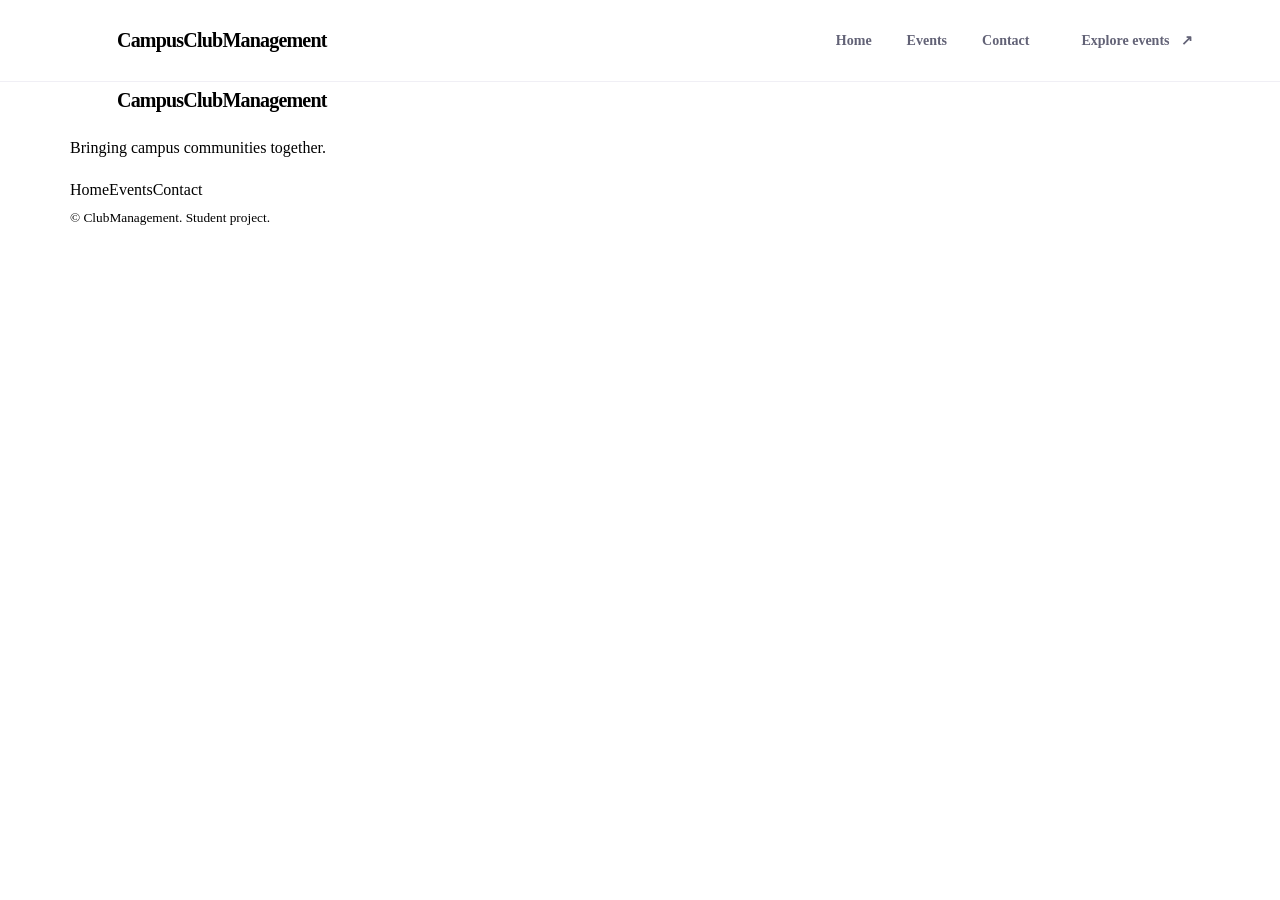
==== index.html @ a23245b9 "base home page" ====
<!doctype html>
<html lang="en">
  <head>
    <meta charset="UTF-8" />
    <meta name="viewport" content="width=device-width, initial-scale=1.0" />
    <title>ClubManagement | Home</title>
    <link rel="preconnect" href="https://fonts.googleapis.com" />
    <link rel="preconnect" href="https://fonts.gstatic.com" crossorigin />
    <link
      href="https://fonts.googleapis.com/css2?family=DM+Sans:wght@400;500;600;700&family=Manrope:wght@400;500;600;700;800&display=swap"
      rel="stylesheet"
    />
    <link rel="stylesheet" href="css/styles.css" />
    <script src="js/main.js" defer></script>
  </head>
  <body>
    <header class="site-header">
      <nav class="nav container" aria-label="Main navigation">
        <a class="brand" href="index.html"
          ><span class="brand-mark">C</span
          ><span
            >Campus<span class="brand-accent">Club</span>Management</span
          ></a
        >
        <div class="nav-links">
          <a class="active" href="index.html">Home</a
          ><a href="events.html">Events</a><a href="contact.html">Contact</a
          ><a class="nav-cta" href="events.html"
            >Explore events <span>↗</span></a
          >
        </div>
    </header>
    <main>
        <section class="hero"></section>
        <section class="container"></section>
        <section class="container"></section>
        <section class="container"></section>
        <section class="container"></section>
    </main>
    <footer class="site-footer">
      <div class="container footer-inner">
        <a class="brand footer-brand" href="index.html"
          ><span class="brand-mark">C</span
          ><span
            >Campus<span class="brand-accent">Club</span>Management</span
          ></a
        >
        <p>Bringing campus communities together.</p>
        <div class="footer-links">
          <a href="index.html">Home</a><a href="events.html">Events</a
          ><a href="contact.html">Contact</a>
        </div>
        <small
          >© <span data-year></span> ClubManagement. Student project.</small
        >
      </div>
    </footer>
  </body>
</html>
---- css/styles.css ----
* {
  box-sizing: border-box;
}
html {
  scroll-behavior: smooth;
}
body {
  margin: 0;
  color: var(--ink);
  font-family: var(--font);
  line-height: 1.65;
  background: #fff;
}
a {
  color: inherit;
  text-decoration: none;
}
button,
input,
select,
textarea {
  font: inherit;
}
.container {
  width: min(1140px, calc(100% - 48px));
  margin-inline: auto;
}
.site-header {
  height: 82px;
  background: rgba(255, 255, 255, 0.96);
  border-bottom: 1px solid #f0eff5;
  position: sticky;
  top: 0;
  z-index: 20;
  backdrop-filter: blur(20px);
}
.nav {
  height: 100%;
  display: flex;
  align-items: center;
  justify-content: space-between;
}
.brand {
  display: inline-flex;
  align-items: center;
  gap: 10px;
  font-family: var(--heading);
  font-size: 20px;
  font-weight: 800;
  letter-spacing: -0.8px;
}
.brand-mark {
  display: grid;
  place-items: center;
  width: 37px;
  height: 37px;
  background: var(--purple);
  color: white;
  border-radius: 12px;
  font-size: 21px;
}
.brand-accent {
  color: var(--purple);
}
.nav-links {
  display: flex;
  align-items: center;
  gap: 35px;
  font-size: 14px;
  font-weight: 600;
  color: #626276;
}
.nav-links > a:not(.nav-cta):hover,
.nav-links > a.active {
  color: var(--purple);
}
.nav-cta {
  background: var(--lavender);
  color: var(--purple);
  padding: 11px 17px;
  border-radius: 9px;
}
.nav-cta span {
  margin-left: 8px;
}
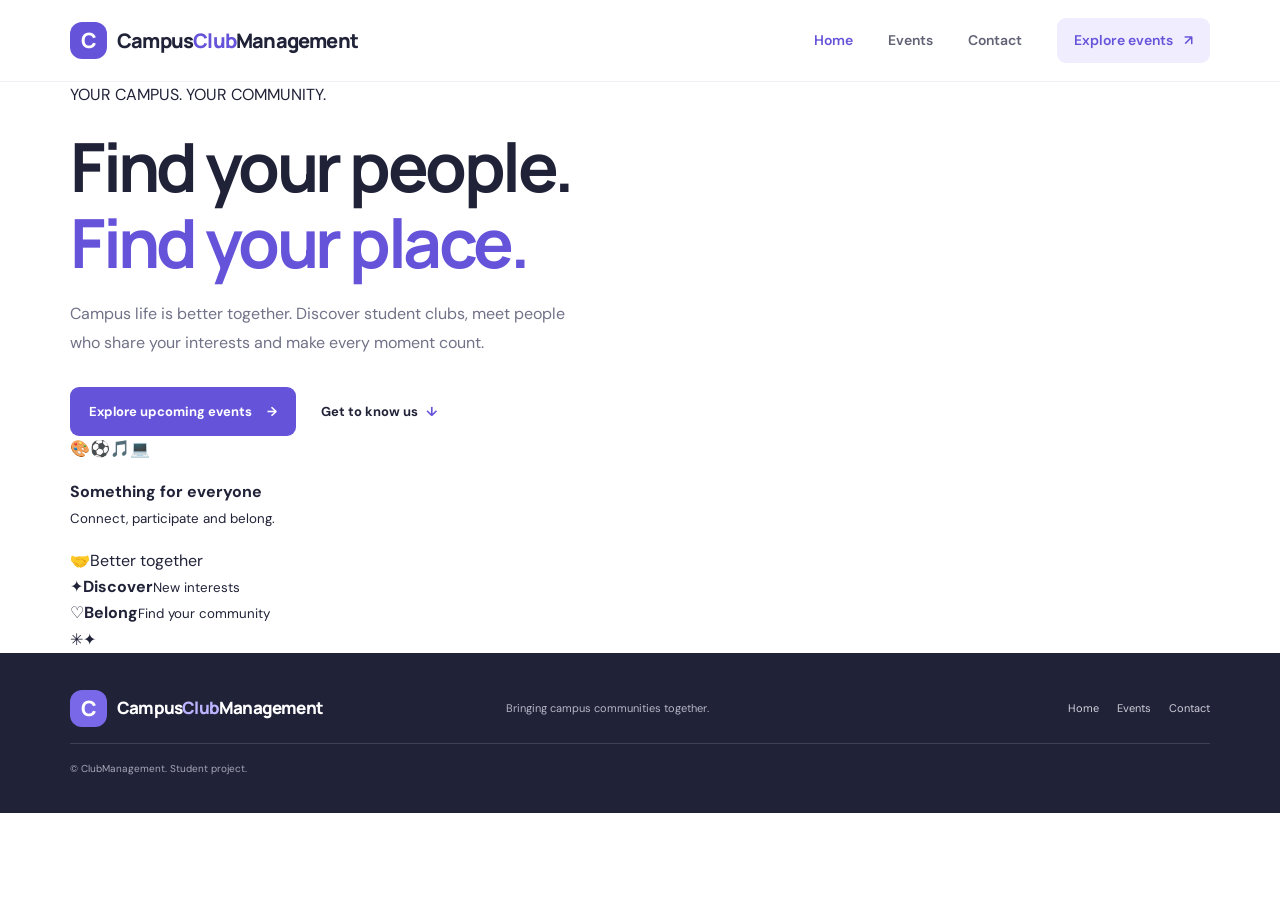
==== commit feb166de: "home banner - base" ====
--- a/index.html
+++ b/index.html
@@ -31,7 +31,59 @@
         </div>
     </header>
     <main>
-        <section class="hero"></section>
+        <section class="hero">
+        <div class="container hero-grid">
+          <div class="hero-copy">
+            <span class="eyebrow"
+              ><span class="live-dot"></span> YOUR CAMPUS. YOUR COMMUNITY.</span
+            >
+            <h1>Find your people.<br /><span>Find your place.</span></h1>
+            <p class="hero-text">
+              Campus life is better together. Discover student clubs, meet
+              people who share your interests and make every moment count.
+            </p>
+            <div class="hero-actions">
+              <a class="btn btn-primary" href="events.html"
+                >Explore upcoming events <span>→</span></a
+              ><a class="text-link" href="#about"
+                >Get to know us <span>↓</span></a
+              >
+            </div>
+            <div class="hero-proof">
+              <div class="avatar-stack">
+                <span>🎨</span><span>⚽</span><span>🎵</span><span>💻</span>
+              </div>
+              <p>
+                <strong>Something for everyone</strong><br /><small
+                  >Connect, participate and belong.</small
+                >
+              </p>
+            </div>
+          </div>
+          <div class="hero-art">
+            <div class="art-orbit orbit-one"></div>
+            <div class="art-orbit orbit-two"></div>
+            <div class="art-main">
+              <span class="art-emoji">🤝</span
+              ><span class="art-caption">Better together</span>
+            </div>
+            <div class="floating-card float-top">
+              <span class="float-icon purple">✦</span
+              ><span
+                ><strong>Discover</strong><small>New interests</small></span
+              >
+            </div>
+            <div class="floating-card float-bottom">
+              <span class="float-icon yellow">♡</span
+              ><span
+                ><strong>Belong</strong><small>Find your community</small></span
+              >
+            </div>
+            <span class="spark spark-one">✳</span
+            ><span class="spark spark-two">✦</span>
+          </div>
+        </div>
+      </section>
         <section class="container"></section>
         <section class="container"></section>
         <section class="container"></section>
--- a/css/styles.css
+++ b/css/styles.css
@@ -1,3 +1,17 @@
+:root {
+  --ink: #202238;
+  --muted: #707287;
+  --purple: #6554d9;
+  --purple-dark: #5140c4;
+  --lavender: #f0edff;
+  --green: #dff4e8;
+  --yellow: #fff2c9;
+  --pink: #ffe6ec;
+  --line: #e9e8f0;
+  --white: #fff;
+  --font: "DM Sans", sans-serif;
+  --heading: "Manrope", sans-serif;
+}
 * {
   box-sizing: border-box;
 }
@@ -83,3 +97,434 @@
 .nav-cta span {
   margin-left: 8px;
 }
+
+.btn {
+  border: 0;
+  border-radius: 9px;
+  display: inline-flex;
+  justify-content: center;
+  align-items: center;
+  gap: 15px;
+  padding: 14px 19px;
+  font-weight: 700;
+  font-size: 13px;
+  cursor: pointer;
+  transition:
+    transform 0.2s,
+    background 0.2s;
+}
+.btn:hover {
+  transform: translateY(-2px);
+}
+.btn-primary {
+  background: var(--purple);
+  color: white;
+}
+.btn-primary:hover {
+  background: var(--purple-dark);
+}
+.btn-light {
+  background: white;
+  color: var(--purple);
+}
+.text-link {
+  font-size: 13px;
+  font-weight: 700;
+  color: var(--ink);
+}
+.text-link span {
+  color: var(--purple);
+  margin-left: 5px;
+}
+
+.section-heading h2,
+.contact-aside h2,
+.registration-copy h2 {
+  font-family: var(--heading);
+  font-size: clamp(31px, 3.5vw, 43px);
+  line-height: 1.2;
+  letter-spacing: -1.8px;
+  margin: 10px 0 0;
+}
+.hero h1,
+.page-hero h1 {
+  font-family: var(--heading);
+  font-size: clamp(42px, 5.3vw, 68px);
+  letter-spacing: -3.5px;
+  line-height: 1.12;
+  margin: 20px 0;
+}
+
+.hero h1 span,
+.page-hero h1 span,
+.section-heading h2 span,
+.contact-aside h2 span,
+.registration-copy h2 span {
+  color: var(--purple);
+}
+.hero-text {
+  max-width: 510px;
+  color: var(--muted);
+  font-size: 16px;
+  line-height: 1.8;
+}
+.hero-actions {
+  display: flex;
+  align-items: center;
+  gap: 25px;
+  margin-top: 29px;
+}
+
+.page-hero {
+  background: linear-gradient(115deg, #faf9ff, #f0edff);
+  padding: 75px 0 82px;
+  position: relative;
+  overflow: hidden;
+}
+.page-hero .container {
+  position: relative;
+  z-index: 1;
+}
+.page-hero h1 {
+  font-size: clamp(42px, 5vw, 59px);
+  margin: 15px 0;
+}
+.page-hero p {
+  color: var(--muted);
+  font-size: 15px;
+  max-width: 540px;
+  margin: 0;
+}
+.page-hero-shape {
+  position: absolute;
+  right: 7%;
+  top: -70px;
+  font-size: 300px;
+  color: #6554d914;
+  line-height: 1;
+}
+.filter-row {
+  display: flex;
+  align-items: center;
+  justify-content: space-between;
+  gap: 20px;
+  margin-bottom: 25px;
+}
+.filter-label {
+  font-size: 12px;
+  font-weight: 700;
+}
+.filter-buttons {
+  display: flex;
+  gap: 8px;
+  flex-wrap: wrap;
+}
+.filter-btn {
+  border: 1px solid var(--line);
+  background: white;
+  border-radius: 30px;
+  padding: 8px 14px;
+  font-size: 11px;
+  font-weight: 600;
+  color: var(--muted);
+  cursor: pointer;
+}
+
+/* Events */
+.demo-note,
+.privacy-note {
+  font-size: 10px;
+  color: #89899a;
+  margin-top: 20px;
+}
+
+.events-grid {
+  display: grid;
+  grid-template-columns: repeat(2, 1fr);
+  gap: 22px;
+}
+.event-card {
+  border: 1px solid var(--line);
+  border-radius: 15px;
+  overflow: hidden;
+  background: white;
+  transition:
+    box-shadow 0.2s,
+    transform 0.2s;
+}
+
+.event-card.hidden {
+  display: none;
+}
+.event-art {
+  height: 155px;
+  display: flex;
+  align-items: center;
+  justify-content: center;
+  position: relative;
+}
+.event-art > span {
+  font-size: 57px;
+}
+.event-art small {
+  position: absolute;
+  bottom: 13px;
+  left: 18px;
+  font-size: 9px;
+  letter-spacing: 1.5px;
+  font-weight: 700;
+  color: #67657a;
+}
+.event-art-pink {
+  background: #ffeaf0;
+}
+.event-art-blue {
+  background: #e8efff;
+}
+.event-art-green {
+  background: #e6f6eb;
+}
+.event-art-yellow {
+  background: #fff3d2;
+}
+.event-info {
+  padding: 22px;
+}
+.event-meta {
+  display: flex;
+  justify-content: space-between;
+  color: var(--purple);
+  font-size: 9px;
+  letter-spacing: 1px;
+  font-weight: 700;
+}
+.event-meta span:last-child {
+  color: #32875a;
+}
+.event-info h3 {
+  font-family: var(--heading);
+  font-size: 19px;
+  margin: 10px 0 6px;
+}
+.event-info > p {
+  font-size: 12px;
+  color: var(--muted);
+  margin: 0 0 15px;
+}
+.event-details {
+  display: grid;
+  gap: 7px;
+  margin-bottom: 19px;
+}
+.event-details span {
+  font-size: 11px;
+  color: #626276;
+}
+.event-info .btn {
+  width: 100%;
+}
+.demo-note,
+.privacy-note {
+  font-size: 10px;
+  color: #89899a;
+  margin-top: 20px;
+}
+.registration-section {
+  background: #f8f7fc;
+  padding: 80px 0;
+}
+.registration-wrap {
+  display: grid;
+  grid-template-columns: 0.85fr 1.15fr;
+  gap: 80px;
+  align-items: center;
+  max-width: 970px;
+}
+.registration-copy h2 {
+  font-size: 44px;
+  margin: 14px 0;
+}
+.registration-copy > p,
+.contact-aside > p {
+  color: var(--muted);
+  font-size: 13px;
+  line-height: 1.8;
+}
+.registration-note,
+.aside-note {
+  margin-top: 28px;
+  color: var(--purple);
+  font-size: 12px;
+  font-weight: 700;
+  display: flex;
+  gap: 10px;
+  align-items: center;
+}
+
+/* Contact */
+.form-card {
+  background: white;
+  border: 1px solid #eeedf4;
+  border-radius: 15px;
+  padding: 30px;
+  box-shadow: 0 12px 35px #2923420a;
+}
+.form-card h3 {
+  font-family: var(--heading);
+  font-size: 21px;
+  margin: 0;
+}
+.form-intro {
+  font-size: 11px;
+  color: var(--muted);
+  margin: 4px 0 22px;
+}
+.form-card label {
+  display: block;
+  font-size: 11px;
+  font-weight: 700;
+  margin: 14px 0 7px;
+}
+.form-card input,
+.form-card select,
+.form-card textarea {
+  width: 100%;
+  border: 1px solid #e4e3ed;
+  border-radius: 8px;
+  padding: 12px 13px;
+  background: #fff;
+  color: var(--ink);
+  font-size: 12px;
+  outline: none;
+  transition:
+    border 0.2s,
+    box-shadow 0.2s;
+}
+.form-card input:focus,
+.form-card select:focus,
+.form-card textarea:focus {
+  border-color: var(--purple);
+  box-shadow: 0 0 0 3px #6554d918;
+}
+.form-card input::placeholder,
+.form-card textarea::placeholder {
+  color: #aaa9b7;
+}
+.form-card textarea {
+  resize: vertical;
+  min-height: 115px;
+}
+.btn-full {
+  width: 100%;
+  margin-top: 21px;
+}
+.form-message {
+  font-size: 12px;
+  line-height: 1.6;
+  margin: 12px 0 0;
+}
+.form-message.success {
+  color: #218653;
+  background: #eaf8ef;
+  border-radius: 8px;
+  padding: 11px;
+}
+.form-message.error {
+  color: #b23b4a;
+}
+.contact-layout {
+  display: grid;
+  grid-template-columns: 0.9fr 1.1fr;
+  gap: 85px;
+  align-items: start;
+}
+.contact-aside {
+  padding-top: 12px;
+}
+.contact-aside h2 {
+  font-size: 38px;
+  margin: 15px 0;
+}
+.contact-detail {
+  display: flex;
+  align-items: center;
+  gap: 13px;
+  margin-top: 25px;
+}
+.detail-icon {
+  width: 42px;
+  height: 42px;
+  border-radius: 11px;
+  background: var(--lavender);
+  display: grid;
+  place-items: center;
+  color: var(--purple);
+}
+.contact-detail small,
+.contact-detail strong {
+  display: block;
+}
+.contact-detail small {
+  font-size: 9px;
+  color: var(--muted);
+  letter-spacing: 1px;
+  font-weight: 700;
+}
+.contact-detail strong {
+  font-size: 12px;
+  margin-top: 3px;
+}
+.contact-form {
+  padding: 32px;
+}
+.form-two {
+  display: grid;
+  grid-template-columns: 1fr 1fr;
+  gap: 14px;
+}
+.privacy-note {
+  line-height: 1.6;
+  margin-bottom: 0;
+}
+.contact-hero {
+  padding-block: 68px 76px;
+}
+
+.site-footer {
+  background: #202238;
+  color: white;
+  padding: 35px 0;
+}
+.footer-inner {
+  display: grid;
+  grid-template-columns: 1fr 1.3fr auto;
+  align-items: center;
+  gap: 15px;
+}
+.footer-brand {
+  color: white;
+  font-size: 17px;
+}
+.footer-brand .brand-mark {
+  background: #7969e8;
+}
+.footer-brand .brand-accent {
+  color: #bcb3ff;
+}
+.footer-inner > p {
+  font-size: 11px;
+  color: #b6b6c5;
+}
+.footer-links {
+  display: flex;
+  gap: 18px;
+  font-size: 11px;
+  color: #d0cfda;
+}
+.footer-inner > small {
+  grid-column: 1/-1;
+  border-top: 1px solid #414155;
+  padding-top: 17px;
+  color: #a7a7b7;
+  font-size: 10px;
+}
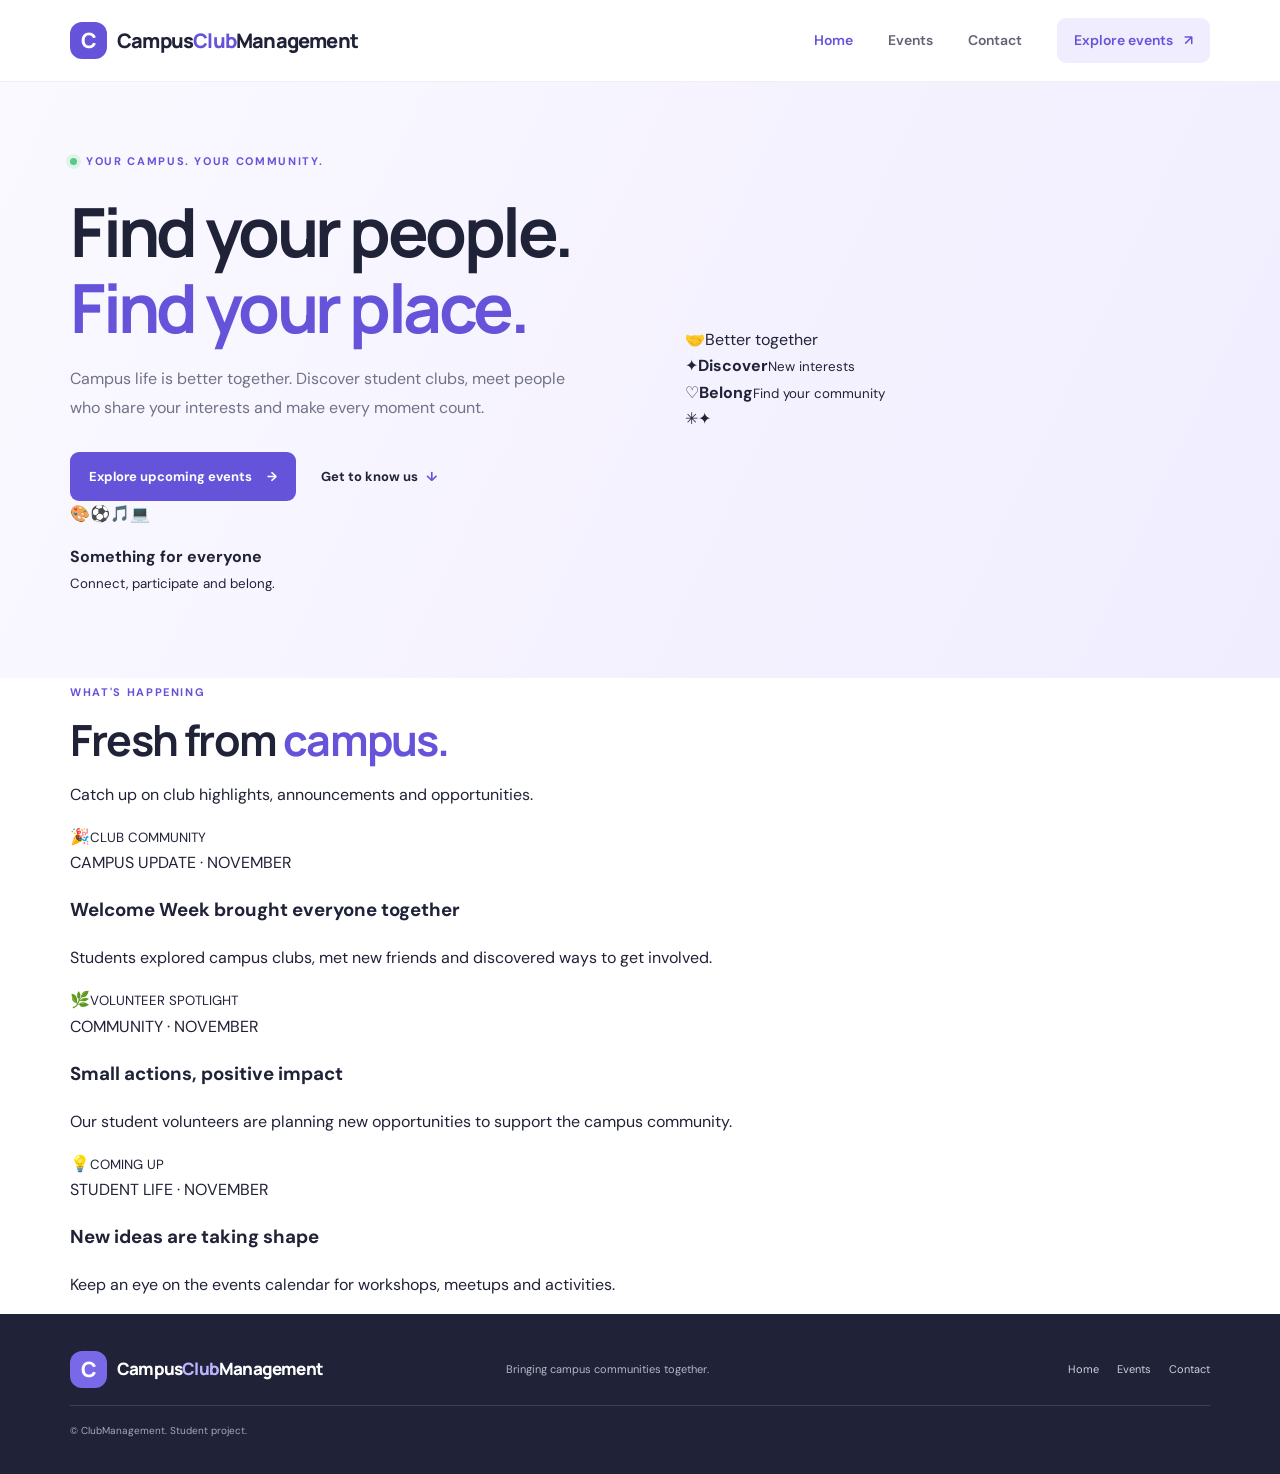
==== commit f36fe393: "creater news section - home" ====
--- a/index.html
+++ b/index.html
@@ -86,7 +86,58 @@
       </section>
         <section class="container"></section>
         <section class="container"></section>
-        <section class="container"></section>
+              <section class="news-section">
+        <div class="container">
+          <div class="section-heading">
+            <div>
+              <span class="eyebrow">WHAT'S HAPPENING</span>
+              <h2>Fresh from <span>campus.</span></h2>
+            </div>
+            <p>Catch up on club highlights, announcements and opportunities.</p>
+          </div>
+          <div class="news-grid">
+            <article class="news-card">
+              <div class="news-visual news-visual-purple">
+                <span>🎉</span><small>CLUB COMMUNITY</small>
+              </div>
+              <div class="news-content">
+                <span class="news-date">CAMPUS UPDATE · NOVEMBER</span>
+                <h3>Welcome Week brought everyone together</h3>
+                <p>
+                  Students explored campus clubs, met new friends and discovered
+                  ways to get involved.
+                </p>
+              </div>
+            </article>
+            <article class="news-card">
+              <div class="news-visual news-visual-green">
+                <span>🌿</span><small>VOLUNTEER SPOTLIGHT</small>
+              </div>
+              <div class="news-content">
+                <span class="news-date">COMMUNITY · NOVEMBER</span>
+                <h3>Small actions, positive impact</h3>
+                <p>
+                  Our student volunteers are planning new opportunities to
+                  support the campus community.
+                </p>
+              </div>
+            </article>
+            <article class="news-card">
+              <div class="news-visual news-visual-yellow">
+                <span>💡</span><small>COMING UP</small>
+              </div>
+              <div class="news-content">
+                <span class="news-date">STUDENT LIFE · NOVEMBER</span>
+                <h3>New ideas are taking shape</h3>
+                <p>
+                  Keep an eye on the events calendar for workshops, meetups and
+                  activities.
+                </p>
+              </div>
+            </article>
+          </div>
+        </div>
+      </section>
         <section class="container"></section>
     </main>
     <footer class="site-footer">
--- a/css/styles.css
+++ b/css/styles.css
@@ -96,6 +96,70 @@
 }
 .nav-cta span {
   margin-left: 8px;
+}
+
+.hero {
+  background: linear-gradient(115deg, #faf9ff 0%, #f5f2ff 55%, #f0edff 100%);
+  overflow: hidden;
+}
+.hero-grid {
+  min-height: 570px;
+  display: grid;
+  grid-template-columns: 1.05fr 0.95fr;
+  align-items: center;
+  gap: 35px;
+  padding-block: 65px;
+}
+.eyebrow {
+  font-size: 11px;
+  font-weight: 700;
+  letter-spacing: 1.65px;
+  color: var(--purple);
+  display: inline-flex;
+  align-items: center;
+  gap: 9px;
+}
+.live-dot {
+  width: 7px;
+  height: 7px;
+  background: #5bc78c;
+  border-radius: 50%;
+  box-shadow: 0 0 0 4px #dff4e8;
+}
+
+.live-dot {
+  width: 7px;
+  height: 7px;
+  background: #5bc78c;
+  border-radius: 50%;
+  box-shadow: 0 0 0 4px #dff4e8;
+}
+.hero h1,
+.page-hero h1 {
+  font-family: var(--heading);
+  font-size: clamp(42px, 5.3vw, 68px);
+  letter-spacing: -3.5px;
+  line-height: 1.12;
+  margin: 20px 0;
+}
+.hero h1 span,
+.page-hero h1 span,
+.section-heading h2 span,
+.contact-aside h2 span,
+.registration-copy h2 span {
+  color: var(--purple);
+}
+.hero-text {
+  max-width: 510px;
+  color: var(--muted);
+  font-size: 16px;
+  line-height: 1.8;
+}
+.hero-actions {
+  display: flex;
+  align-items: center;
+  gap: 25px;
+  margin-top: 29px;
 }
 
 .btn {
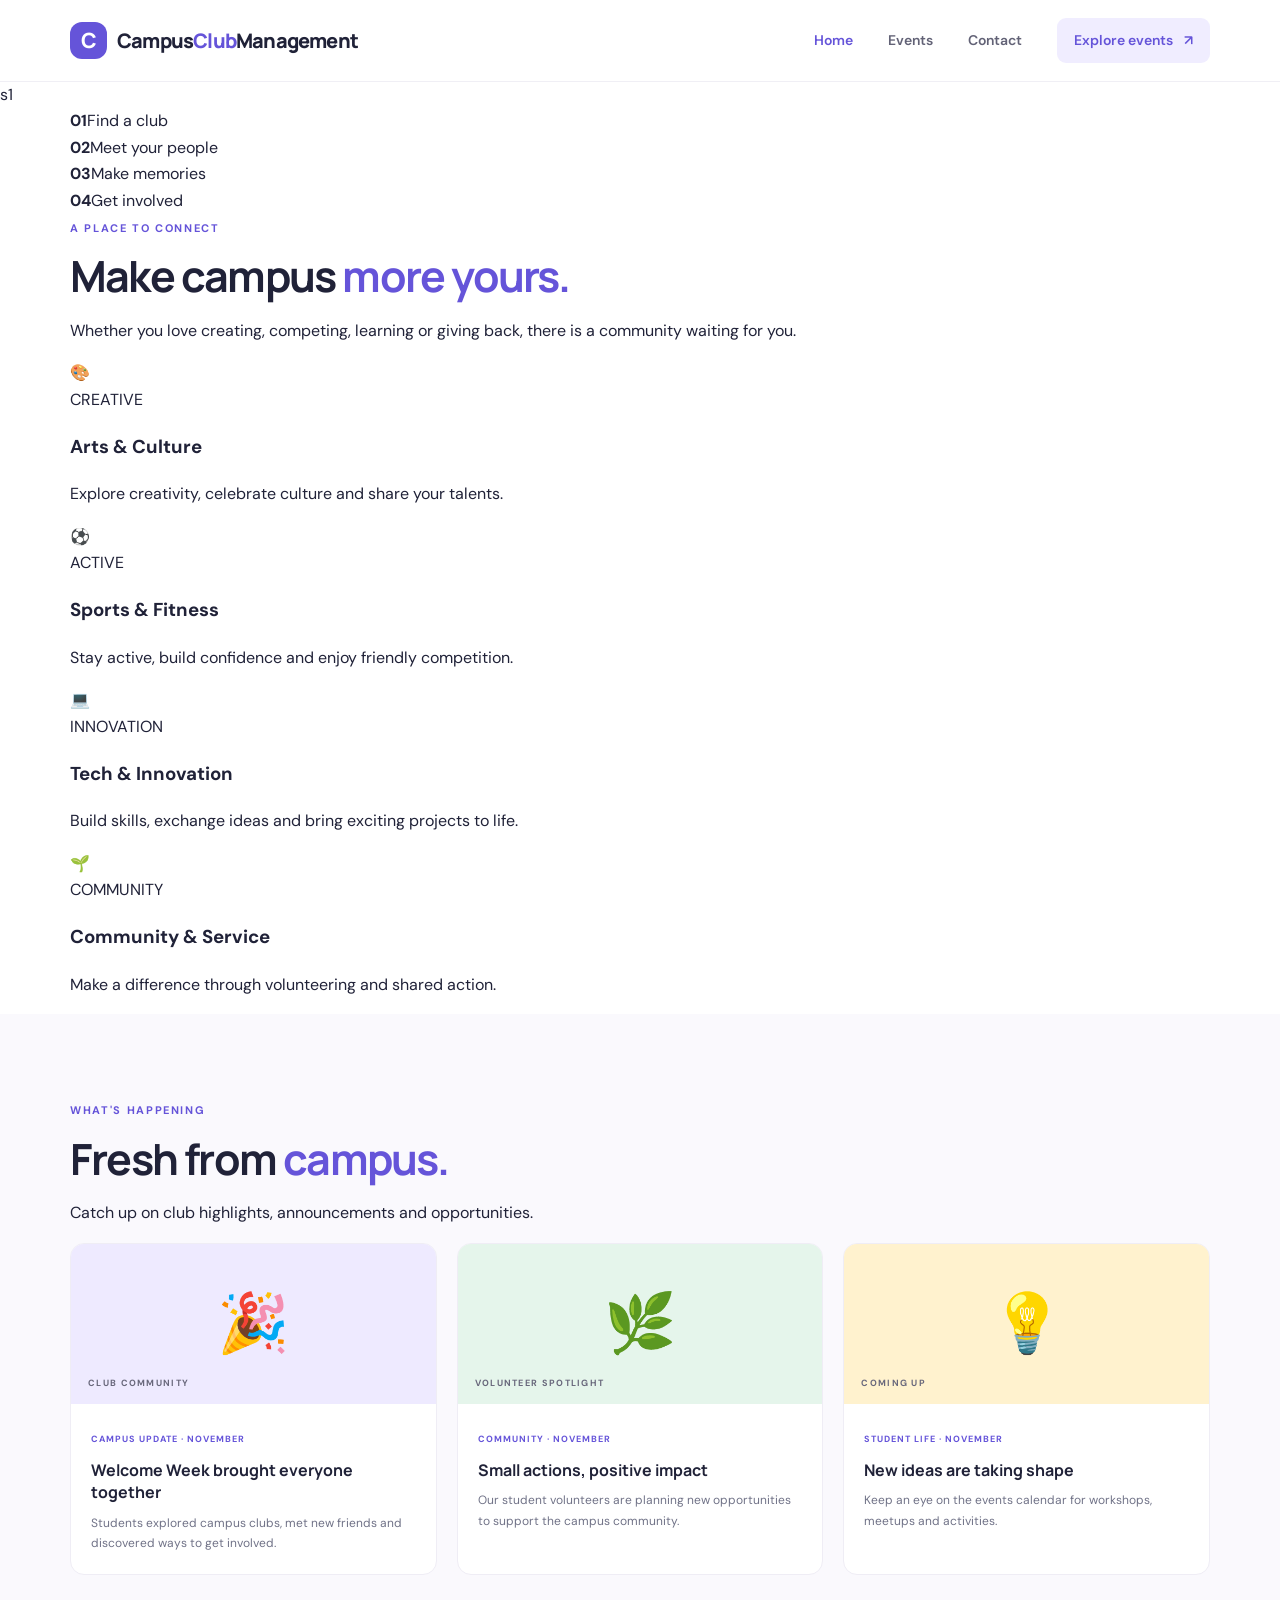
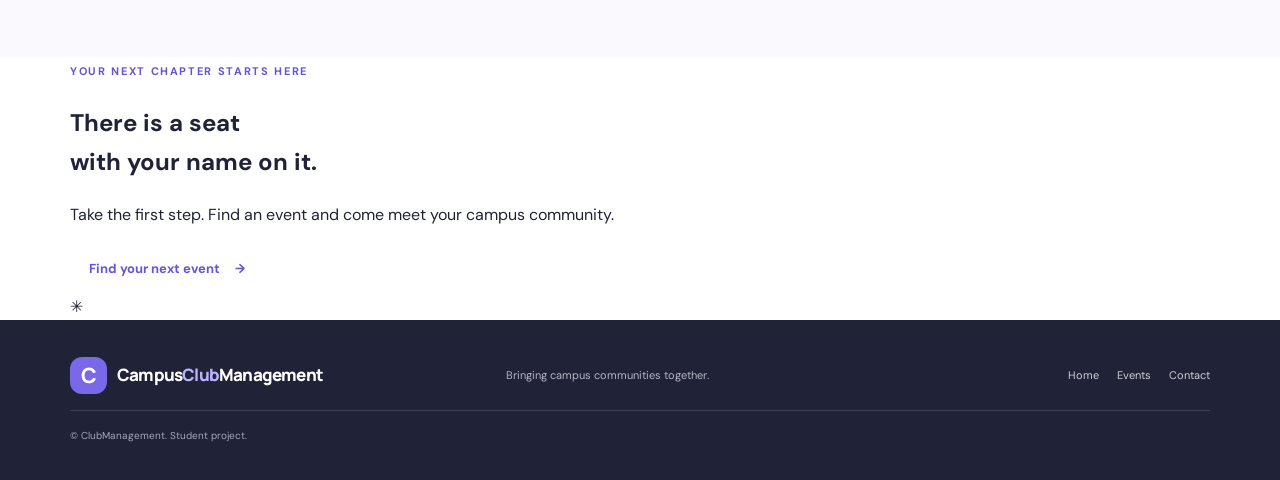
==== commit 8eb9f421: "home page html - complete" ====
--- a/index.html
+++ b/index.html
@@ -22,6 +22,7 @@
             >Campus<span class="brand-accent">Club</span>Management</span
           ></a
         >
+        </button>
         <div class="nav-links">
           <a class="active" href="index.html">Home</a
           ><a href="events.html">Events</a><a href="contact.html">Contact</a
@@ -29,64 +30,59 @@
             >Explore events <span>↗</span></a
           >
         </div>
+      </nav>
     </header>
     <main>
-        <section class="hero">
-        <div class="container hero-grid">
-          <div class="hero-copy">
-            <span class="eyebrow"
-              ><span class="live-dot"></span> YOUR CAMPUS. YOUR COMMUNITY.</span
-            >
-            <h1>Find your people.<br /><span>Find your place.</span></h1>
-            <p class="hero-text">
-              Campus life is better together. Discover student clubs, meet
-              people who share your interests and make every moment count.
-            </p>
-            <div class="hero-actions">
-              <a class="btn btn-primary" href="events.html"
-                >Explore upcoming events <span>→</span></a
-              ><a class="text-link" href="#about"
-                >Get to know us <span>↓</span></a
-              >
-            </div>
-            <div class="hero-proof">
-              <div class="avatar-stack">
-                <span>🎨</span><span>⚽</span><span>🎵</span><span>💻</span>
-              </div>
-              <p>
-                <strong>Something for everyone</strong><br /><small
-                  >Connect, participate and belong.</small
-                >
-              </p>
-            </div>
-          </div>
-          <div class="hero-art">
-            <div class="art-orbit orbit-one"></div>
-            <div class="art-orbit orbit-two"></div>
-            <div class="art-main">
-              <span class="art-emoji">🤝</span
-              ><span class="art-caption">Better together</span>
-            </div>
-            <div class="floating-card float-top">
-              <span class="float-icon purple">✦</span
-              ><span
-                ><strong>Discover</strong><small>New interests</small></span
-              >
-            </div>
-            <div class="floating-card float-bottom">
-              <span class="float-icon yellow">♡</span
-              ><span
-                ><strong>Belong</strong><small>Find your community</small></span
-              >
-            </div>
-            <span class="spark spark-one">✳</span
-            ><span class="spark spark-two">✦</span>
-          </div>
+      s1
+      <section class="stats-strip">
+        <div class="container stats-grid">
+          <div><strong>01</strong><span>Find a club</span></div>
+          <div><strong>02</strong><span>Meet your people</span></div>
+          <div><strong>03</strong><span>Make memories</span></div>
+          <div><strong>04</strong><span>Get involved</span></div>
         </div>
       </section>
-        <section class="container"></section>
-        <section class="container"></section>
-              <section class="news-section">
+      <section class="section container" id="about">
+        <div class="section-heading">
+          <div>
+            <span class="eyebrow">A PLACE TO CONNECT</span>
+            <h2>Make campus <span>more yours.</span></h2>
+          </div>
+          <p>
+            Whether you love creating, competing, learning or giving back, there
+            is a community waiting for you.
+          </p>
+        </div>
+        <div class="club-grid">
+          <article class="club-card club-purple">
+            <div class="club-icon">🎨</div>
+            <span class="club-tag">CREATIVE</span>
+            <h3>Arts & Culture</h3>
+            <p>Explore creativity, celebrate culture and share your talents.</p>
+          </article>
+          <article class="club-card club-green">
+            <div class="club-icon">⚽</div>
+            <span class="club-tag">ACTIVE</span>
+            <h3>Sports & Fitness</h3>
+            <p>Stay active, build confidence and enjoy friendly competition.</p>
+          </article>
+          <article class="club-card club-yellow">
+            <div class="club-icon">💻</div>
+            <span class="club-tag">INNOVATION</span>
+            <h3>Tech & Innovation</h3>
+            <p>
+              Build skills, exchange ideas and bring exciting projects to life.
+            </p>
+          </article>
+          <article class="club-card club-pink">
+            <div class="club-icon">🌱</div>
+            <span class="club-tag">COMMUNITY</span>
+            <h3>Community & Service</h3>
+            <p>Make a difference through volunteering and shared action.</p>
+          </article>
+        </div>
+      </section>
+      <section class="news-section">
         <div class="container">
           <div class="section-heading">
             <div>
@@ -138,7 +134,20 @@
           </div>
         </div>
       </section>
-        <section class="container"></section>
+      <section class="cta-section container">
+        <div>
+          <span class="eyebrow">YOUR NEXT CHAPTER STARTS HERE</span>
+          <h2>There is a seat<br />with your name on it.</h2>
+          <p>
+            Take the first step. Find an event and come meet your campus
+            community.
+          </p>
+          <a class="btn btn-light" href="events.html"
+            >Find your next event <span>→</span></a
+          >
+        </div>
+        <div class="cta-decoration">✳</div>
+      </section>
     </main>
     <footer class="site-footer">
       <div class="container footer-inner">
--- a/css/styles.css
+++ b/css/styles.css
@@ -292,6 +292,71 @@
   font-weight: 600;
   color: var(--muted);
   cursor: pointer;
+}
+
+.news-section {
+  background: #faf9fd;
+  padding: 82px 0;
+}
+.news-grid {
+  display: grid;
+  grid-template-columns: repeat(3, 1fr);
+  gap: 20px;
+}
+.news-card {
+  background: white;
+  border: 1px solid #efedf5;
+  border-radius: 14px;
+  overflow: hidden;
+}
+.news-visual {
+  height: 160px;
+  display: flex;
+  align-items: center;
+  justify-content: center;
+  position: relative;
+}
+.news-visual > span {
+  font-size: 58px;
+}
+.news-visual small {
+  position: absolute;
+  bottom: 13px;
+  left: 17px;
+  font-size: 9px;
+  font-weight: 700;
+  letter-spacing: 1.3px;
+  color: #68677b;
+}
+.news-visual-purple {
+  background: #eeeaff;
+}
+.news-visual-green {
+  background: #e5f5eb;
+}
+.news-visual-yellow {
+  background: #fff2ce;
+}
+.news-content {
+  padding: 20px;
+}
+.news-date {
+  font-size: 9px;
+  letter-spacing: 1px;
+  color: var(--purple);
+  font-weight: 700;
+}
+.news-content h3 {
+  font-family: var(--heading);
+  font-size: 16px;
+  line-height: 1.4;
+  margin: 9px 0;
+}
+.news-content p {
+  font-size: 12px;
+  color: var(--muted);
+  margin: 0;
+  line-height: 1.7;
 }
 
 /* Events */
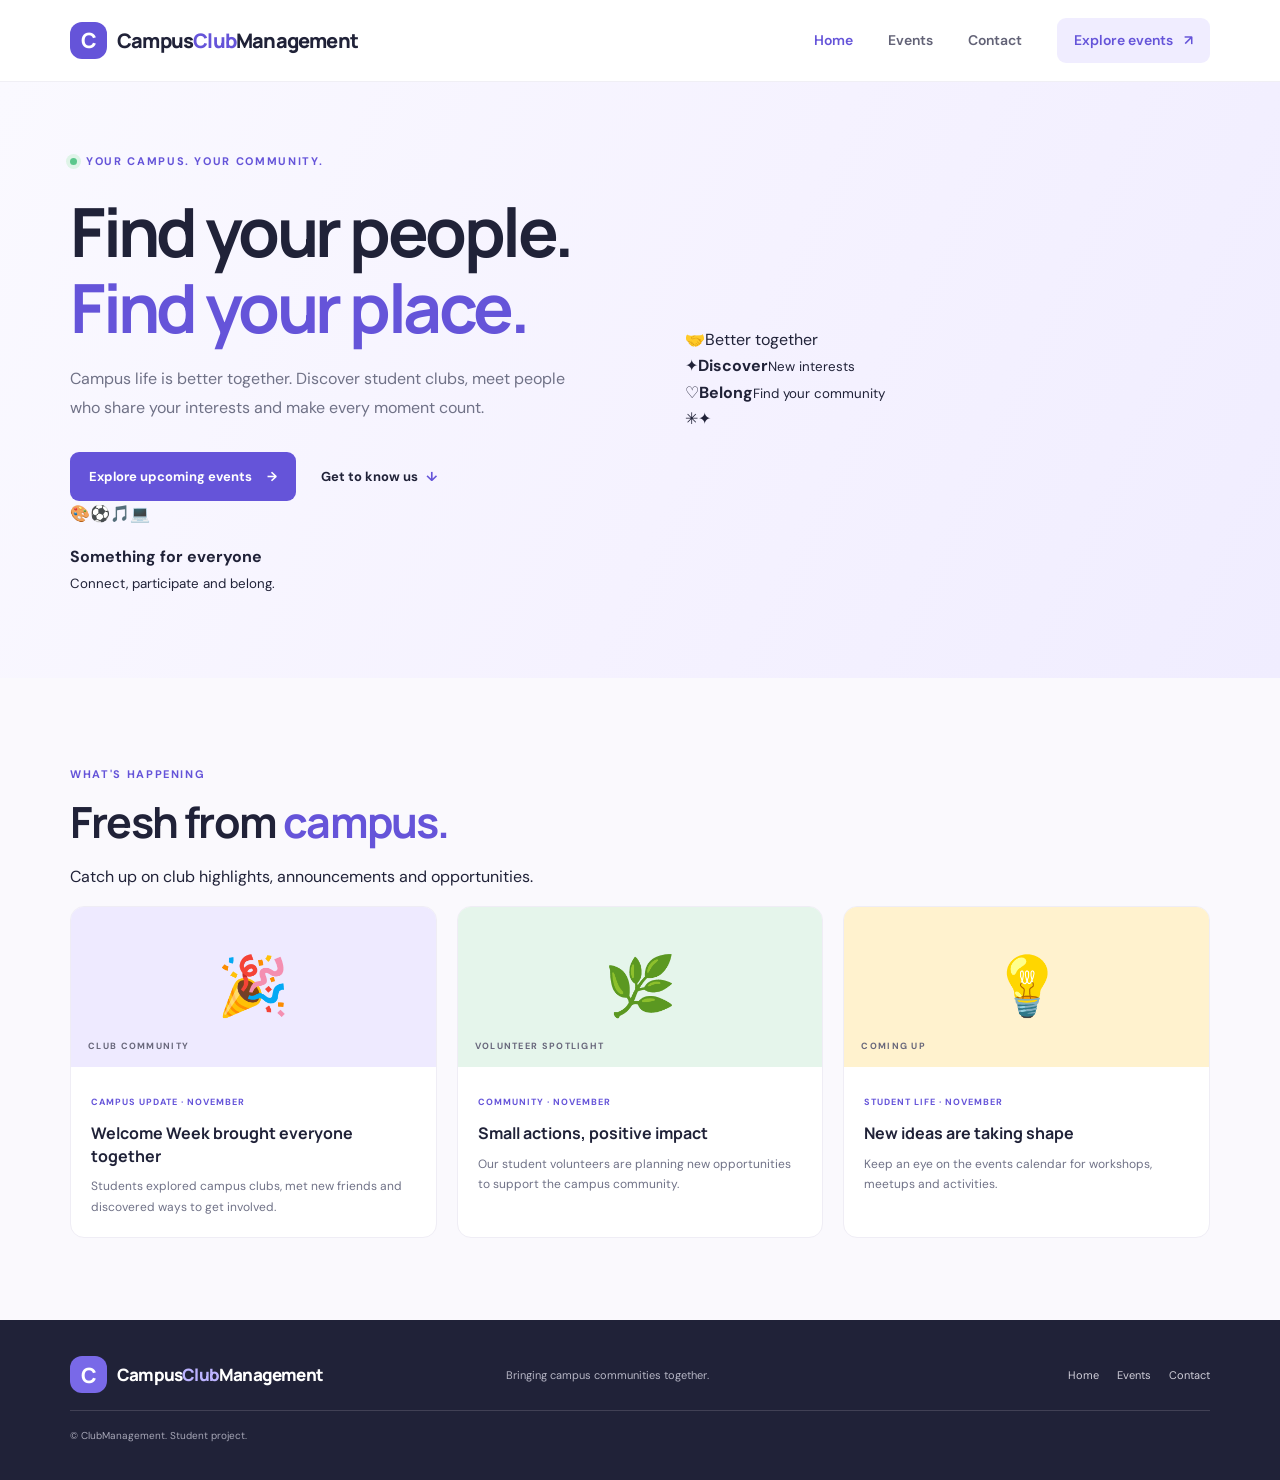
==== commit b4595ab2: "Merge pull request #29 from walkinsrenaldo/feature/s2-main Home - New section" ====
--- a/index.html
+++ b/index.html
@@ -22,7 +22,6 @@
             >Campus<span class="brand-accent">Club</span>Management</span
           ></a
         >
-        </button>
         <div class="nav-links">
           <a class="active" href="index.html">Home</a
           ><a href="events.html">Events</a><a href="contact.html">Contact</a
@@ -30,59 +29,64 @@
             >Explore events <span>↗</span></a
           >
         </div>
-      </nav>
     </header>
     <main>
-      s1
-      <section class="stats-strip">
-        <div class="container stats-grid">
-          <div><strong>01</strong><span>Find a club</span></div>
-          <div><strong>02</strong><span>Meet your people</span></div>
-          <div><strong>03</strong><span>Make memories</span></div>
-          <div><strong>04</strong><span>Get involved</span></div>
+        <section class="hero">
+        <div class="container hero-grid">
+          <div class="hero-copy">
+            <span class="eyebrow"
+              ><span class="live-dot"></span> YOUR CAMPUS. YOUR COMMUNITY.</span
+            >
+            <h1>Find your people.<br /><span>Find your place.</span></h1>
+            <p class="hero-text">
+              Campus life is better together. Discover student clubs, meet
+              people who share your interests and make every moment count.
+            </p>
+            <div class="hero-actions">
+              <a class="btn btn-primary" href="events.html"
+                >Explore upcoming events <span>→</span></a
+              ><a class="text-link" href="#about"
+                >Get to know us <span>↓</span></a
+              >
+            </div>
+            <div class="hero-proof">
+              <div class="avatar-stack">
+                <span>🎨</span><span>⚽</span><span>🎵</span><span>💻</span>
+              </div>
+              <p>
+                <strong>Something for everyone</strong><br /><small
+                  >Connect, participate and belong.</small
+                >
+              </p>
+            </div>
+          </div>
+          <div class="hero-art">
+            <div class="art-orbit orbit-one"></div>
+            <div class="art-orbit orbit-two"></div>
+            <div class="art-main">
+              <span class="art-emoji">🤝</span
+              ><span class="art-caption">Better together</span>
+            </div>
+            <div class="floating-card float-top">
+              <span class="float-icon purple">✦</span
+              ><span
+                ><strong>Discover</strong><small>New interests</small></span
+              >
+            </div>
+            <div class="floating-card float-bottom">
+              <span class="float-icon yellow">♡</span
+              ><span
+                ><strong>Belong</strong><small>Find your community</small></span
+              >
+            </div>
+            <span class="spark spark-one">✳</span
+            ><span class="spark spark-two">✦</span>
+          </div>
         </div>
       </section>
-      <section class="section container" id="about">
-        <div class="section-heading">
-          <div>
-            <span class="eyebrow">A PLACE TO CONNECT</span>
-            <h2>Make campus <span>more yours.</span></h2>
-          </div>
-          <p>
-            Whether you love creating, competing, learning or giving back, there
-            is a community waiting for you.
-          </p>
-        </div>
-        <div class="club-grid">
-          <article class="club-card club-purple">
-            <div class="club-icon">🎨</div>
-            <span class="club-tag">CREATIVE</span>
-            <h3>Arts & Culture</h3>
-            <p>Explore creativity, celebrate culture and share your talents.</p>
-          </article>
-          <article class="club-card club-green">
-            <div class="club-icon">⚽</div>
-            <span class="club-tag">ACTIVE</span>
-            <h3>Sports & Fitness</h3>
-            <p>Stay active, build confidence and enjoy friendly competition.</p>
-          </article>
-          <article class="club-card club-yellow">
-            <div class="club-icon">💻</div>
-            <span class="club-tag">INNOVATION</span>
-            <h3>Tech & Innovation</h3>
-            <p>
-              Build skills, exchange ideas and bring exciting projects to life.
-            </p>
-          </article>
-          <article class="club-card club-pink">
-            <div class="club-icon">🌱</div>
-            <span class="club-tag">COMMUNITY</span>
-            <h3>Community & Service</h3>
-            <p>Make a difference through volunteering and shared action.</p>
-          </article>
-        </div>
-      </section>
-      <section class="news-section">
+        <section class="container"></section>
+        <section class="container"></section>
+              <section class="news-section">
         <div class="container">
           <div class="section-heading">
             <div>
@@ -134,20 +138,7 @@
           </div>
         </div>
       </section>
-      <section class="cta-section container">
-        <div>
-          <span class="eyebrow">YOUR NEXT CHAPTER STARTS HERE</span>
-          <h2>There is a seat<br />with your name on it.</h2>
-          <p>
-            Take the first step. Find an event and come meet your campus
-            community.
-          </p>
-          <a class="btn btn-light" href="events.html"
-            >Find your next event <span>→</span></a
-          >
-        </div>
-        <div class="cta-decoration">✳</div>
-      </section>
+        <section class="container"></section>
     </main>
     <footer class="site-footer">
       <div class="container footer-inner">
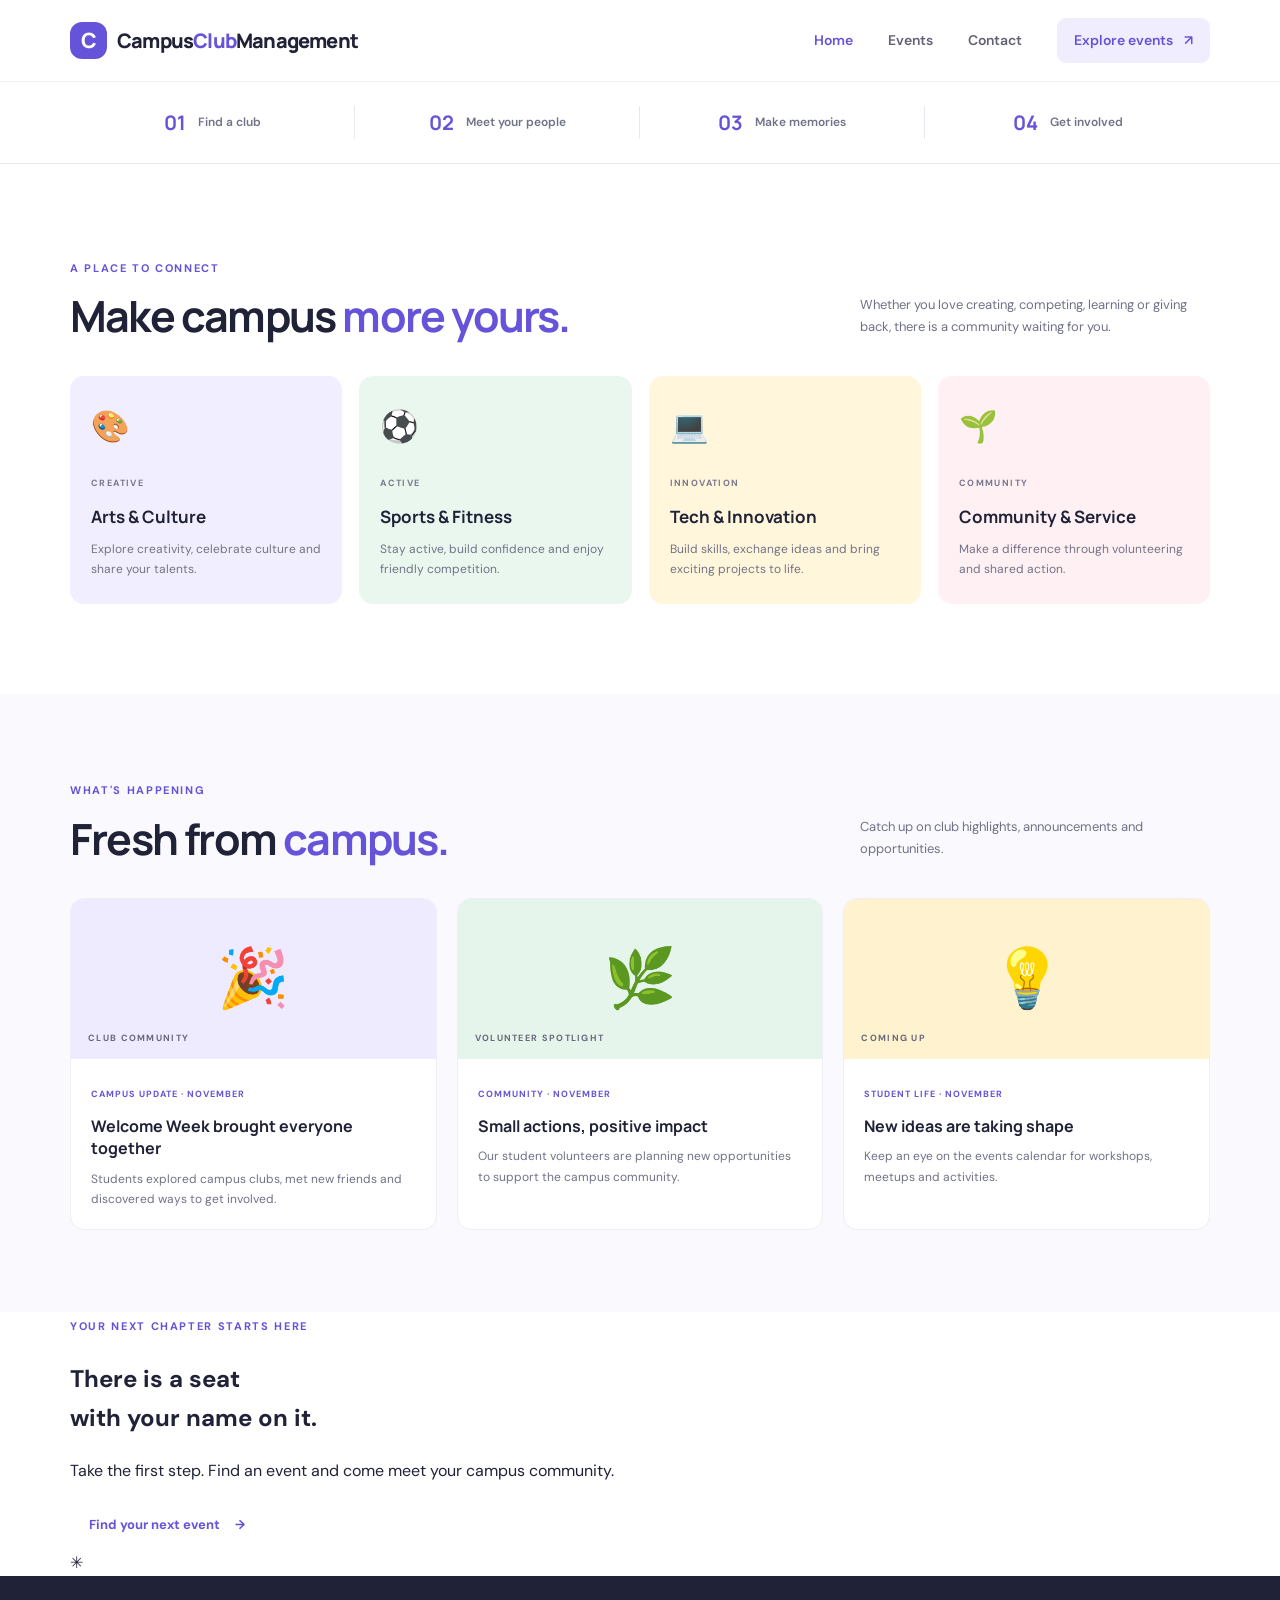
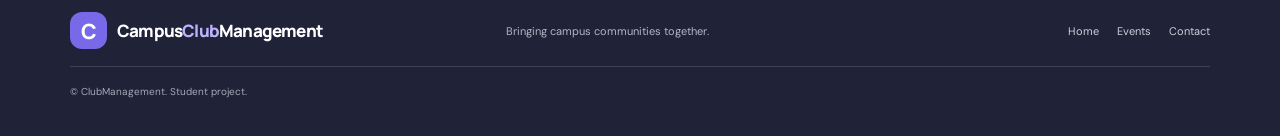
==== commit 828a6a73: "home page - sections css1" ====
--- a/index.html
+++ b/index.html
@@ -22,6 +22,7 @@
             >Campus<span class="brand-accent">Club</span>Management</span
           ></a
         >
+        </button>
         <div class="nav-links">
           <a class="active" href="index.html">Home</a
           ><a href="events.html">Events</a><a href="contact.html">Contact</a
@@ -29,64 +30,58 @@
             >Explore events <span>↗</span></a
           >
         </div>
+      </nav>
     </header>
     <main>
-        <section class="hero">
-        <div class="container hero-grid">
-          <div class="hero-copy">
-            <span class="eyebrow"
-              ><span class="live-dot"></span> YOUR CAMPUS. YOUR COMMUNITY.</span
-            >
-            <h1>Find your people.<br /><span>Find your place.</span></h1>
-            <p class="hero-text">
-              Campus life is better together. Discover student clubs, meet
-              people who share your interests and make every moment count.
-            </p>
-            <div class="hero-actions">
-              <a class="btn btn-primary" href="events.html"
-                >Explore upcoming events <span>→</span></a
-              ><a class="text-link" href="#about"
-                >Get to know us <span>↓</span></a
-              >
-            </div>
-            <div class="hero-proof">
-              <div class="avatar-stack">
-                <span>🎨</span><span>⚽</span><span>🎵</span><span>💻</span>
-              </div>
-              <p>
-                <strong>Something for everyone</strong><br /><small
-                  >Connect, participate and belong.</small
-                >
-              </p>
-            </div>
-          </div>
-          <div class="hero-art">
-            <div class="art-orbit orbit-one"></div>
-            <div class="art-orbit orbit-two"></div>
-            <div class="art-main">
-              <span class="art-emoji">🤝</span
-              ><span class="art-caption">Better together</span>
-            </div>
-            <div class="floating-card float-top">
-              <span class="float-icon purple">✦</span
-              ><span
-                ><strong>Discover</strong><small>New interests</small></span
-              >
-            </div>
-            <div class="floating-card float-bottom">
-              <span class="float-icon yellow">♡</span
-              ><span
-                ><strong>Belong</strong><small>Find your community</small></span
-              >
-            </div>
-            <span class="spark spark-one">✳</span
-            ><span class="spark spark-two">✦</span>
-          </div>
+      <section class="stats-strip">
+        <div class="container stats-grid">
+          <div><strong>01</strong><span>Find a club</span></div>
+          <div><strong>02</strong><span>Meet your people</span></div>
+          <div><strong>03</strong><span>Make memories</span></div>
+          <div><strong>04</strong><span>Get involved</span></div>
         </div>
       </section>
-        <section class="container"></section>
-        <section class="container"></section>
-              <section class="news-section">
+      <section class="section container" id="about">
+        <div class="section-heading">
+          <div>
+            <span class="eyebrow">A PLACE TO CONNECT</span>
+            <h2>Make campus <span>more yours.</span></h2>
+          </div>
+          <p>
+            Whether you love creating, competing, learning or giving back, there
+            is a community waiting for you.
+          </p>
+        </div>
+        <div class="club-grid">
+          <article class="club-card club-purple">
+            <div class="club-icon">🎨</div>
+            <span class="club-tag">CREATIVE</span>
+            <h3>Arts & Culture</h3>
+            <p>Explore creativity, celebrate culture and share your talents.</p>
+          </article>
+          <article class="club-card club-green">
+            <div class="club-icon">⚽</div>
+            <span class="club-tag">ACTIVE</span>
+            <h3>Sports & Fitness</h3>
+            <p>Stay active, build confidence and enjoy friendly competition.</p>
+          </article>
+          <article class="club-card club-yellow">
+            <div class="club-icon">💻</div>
+            <span class="club-tag">INNOVATION</span>
+            <h3>Tech & Innovation</h3>
+            <p>
+              Build skills, exchange ideas and bring exciting projects to life.
+            </p>
+          </article>
+          <article class="club-card club-pink">
+            <div class="club-icon">🌱</div>
+            <span class="club-tag">COMMUNITY</span>
+            <h3>Community & Service</h3>
+            <p>Make a difference through volunteering and shared action.</p>
+          </article>
+        </div>
+      </section>
+      <section class="news-section">
         <div class="container">
           <div class="section-heading">
             <div>
@@ -138,7 +133,20 @@
           </div>
         </div>
       </section>
-        <section class="container"></section>
+      <section class="cta-section container">
+        <div>
+          <span class="eyebrow">YOUR NEXT CHAPTER STARTS HERE</span>
+          <h2>There is a seat<br />with your name on it.</h2>
+          <p>
+            Take the first step. Find an event and come meet your campus
+            community.
+          </p>
+          <a class="btn btn-light" href="events.html"
+            >Find your next event <span>→</span></a
+          >
+        </div>
+        <div class="cta-decoration">✳</div>
+      </section>
     </main>
     <footer class="site-footer">
       <div class="container footer-inner">
--- a/css/styles.css
+++ b/css/styles.css
@@ -210,6 +210,49 @@
   letter-spacing: -1.8px;
   margin: 10px 0 0;
 }
+.club-grid {
+  display: grid;
+  grid-template-columns: repeat(4, 1fr);
+  gap: 17px;
+}
+.club-card {
+  border-radius: 14px;
+  padding: 25px 21px;
+  min-height: 220px;
+}
+.club-purple {
+  background: #f1eeff;
+}
+.club-green {
+  background: #e9f7ef;
+}
+.club-yellow {
+  background: #fff6db;
+}
+.club-pink {
+  background: #fff0f3;
+}
+.club-icon {
+  font-size: 31px;
+  margin-bottom: 16px;
+}
+.club-tag {
+  font-size: 9px;
+  font-weight: 700;
+  letter-spacing: 1.4px;
+  color: #79778d;
+}
+.club-card h3 {
+  font-family: var(--heading);
+  font-size: 17px;
+  margin: 8px 0;
+}
+.club-card p {
+  font-size: 12px;
+  color: #737386;
+  line-height: 1.7;
+  margin: 0;
+}
 .hero h1,
 .page-hero h1 {
   font-family: var(--heading);
@@ -292,6 +335,61 @@
   font-weight: 600;
   color: var(--muted);
   cursor: pointer;
+}
+
+.stats-strip {
+  border-bottom: 1px solid var(--line);
+}
+.stats-grid {
+  display: grid;
+  grid-template-columns: repeat(4, 1fr);
+  padding-block: 24px;
+}
+.stats-grid div {
+  display: flex;
+  align-items: center;
+  justify-content: center;
+  gap: 12px;
+  border-right: 1px solid var(--line);
+}
+.stats-grid div:last-child {
+  border: 0;
+}
+.stats-grid strong {
+  font-family: var(--heading);
+  font-size: 20px;
+  color: var(--purple);
+}
+.stats-grid span {
+  font-size: 12px;
+  color: var(--muted);
+  font-weight: 600;
+}
+
+.section {
+  padding-block: 90px;
+}
+.section-heading {
+  display: flex;
+  align-items: end;
+  justify-content: space-between;
+  gap: 30px;
+  margin-bottom: 34px;
+}
+.section-heading h2,
+.contact-aside h2,
+.registration-copy h2 {
+  font-family: var(--heading);
+  font-size: clamp(31px, 3.5vw, 43px);
+  line-height: 1.2;
+  letter-spacing: -1.8px;
+  margin: 10px 0 0;
+}
+.section-heading > p {
+  max-width: 350px;
+  color: var(--muted);
+  font-size: 13px;
+  margin: 0 0 5px;
 }
 
 .news-section {
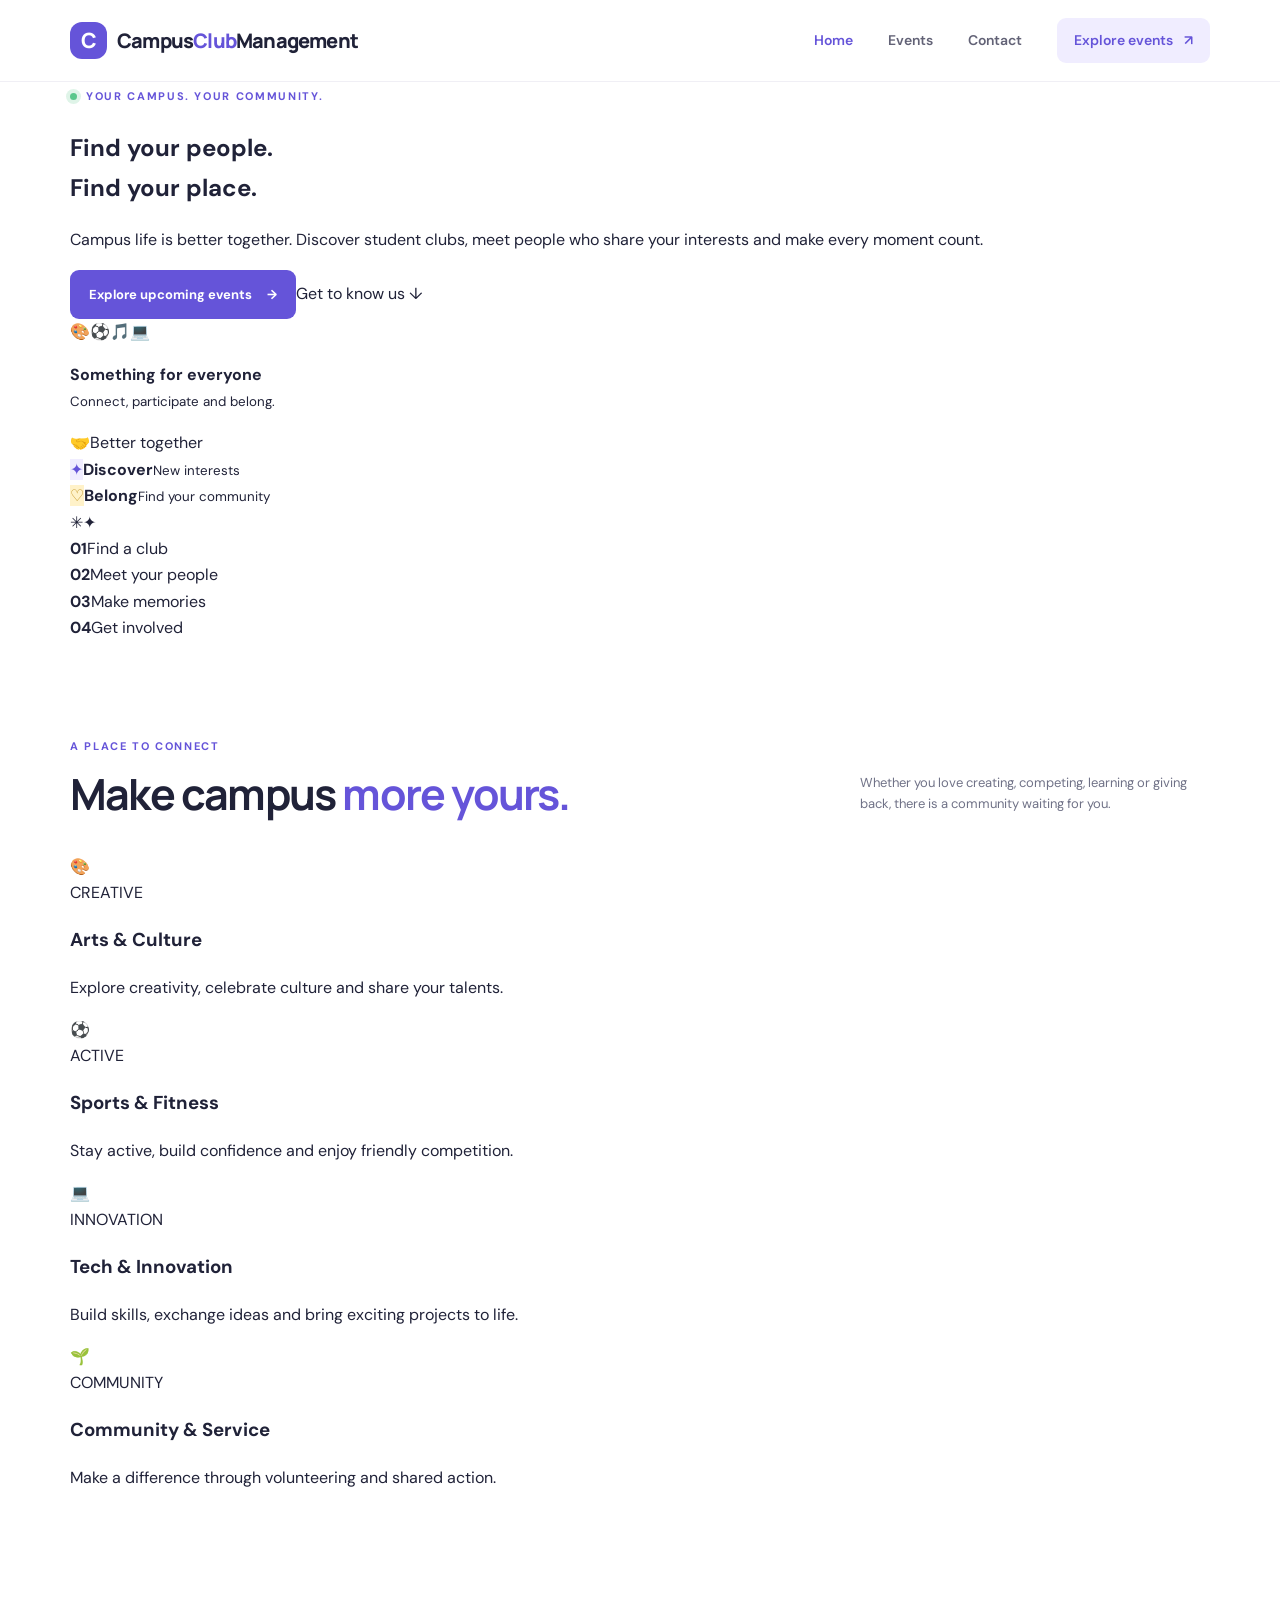
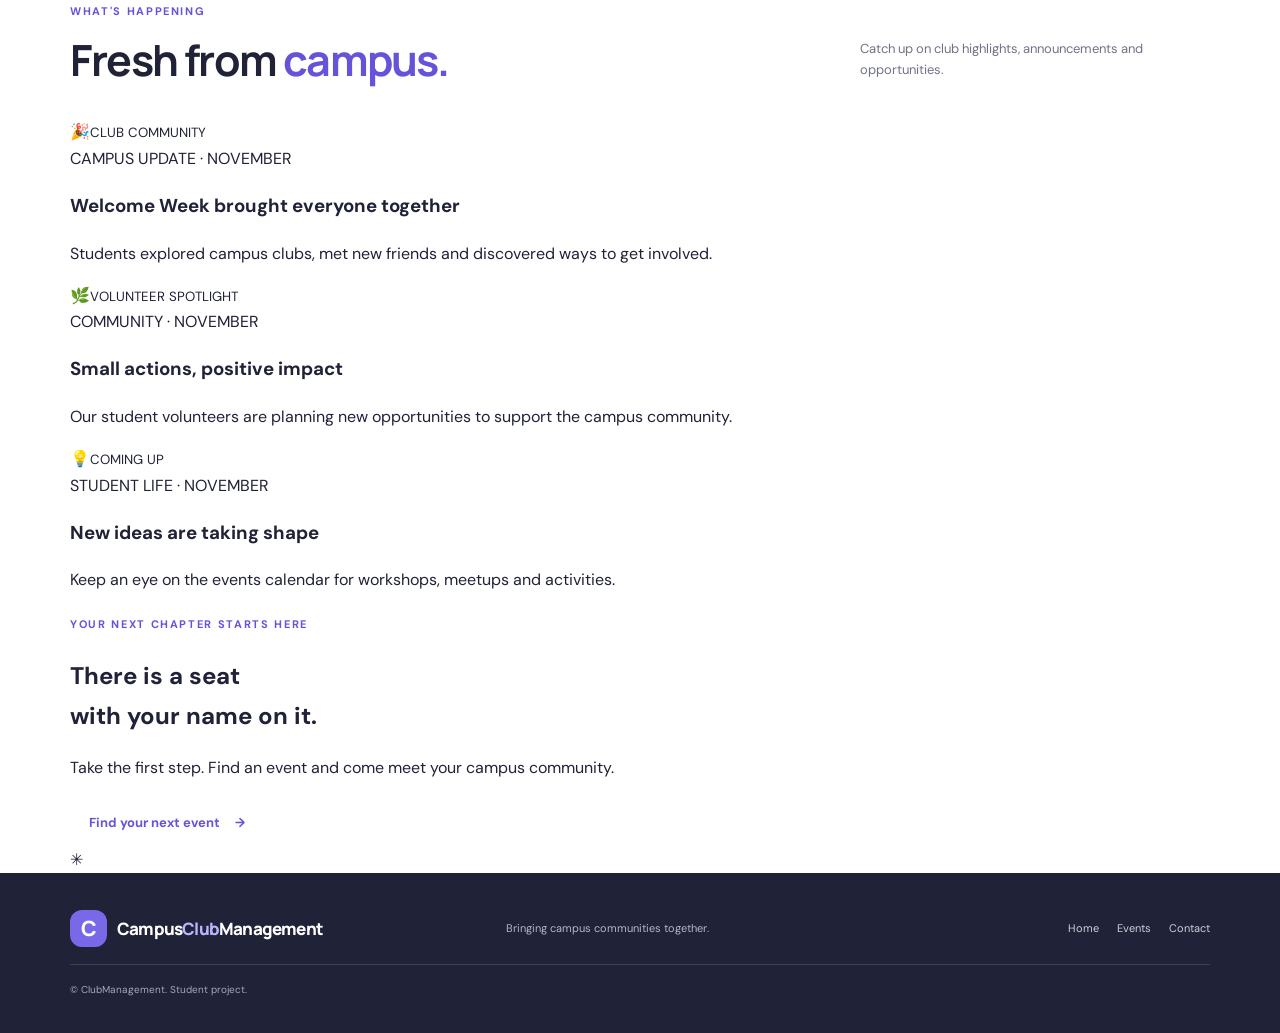
==== commit 5a1d774a: "home html - complete" ====
--- a/index.html
+++ b/index.html
@@ -21,7 +21,12 @@
           ><span
             >Campus<span class="brand-accent">Club</span>Management</span
           ></a
+        ><button
+          class="menu-toggle"
+          aria-label="Open navigation"
+          aria-expanded="false"
         >
+          <span></span><span></span><span></span>
         </button>
         <div class="nav-links">
           <a class="active" href="index.html">Home</a
@@ -33,6 +38,59 @@
       </nav>
     </header>
     <main>
+      <section class="hero">
+        <div class="container hero-grid">
+          <div class="hero-copy">
+            <span class="eyebrow"
+              ><span class="live-dot"></span> YOUR CAMPUS. YOUR COMMUNITY.</span
+            >
+            <h1>Find your people.<br /><span>Find your place.</span></h1>
+            <p class="hero-text">
+              Campus life is better together. Discover student clubs, meet
+              people who share your interests and make every moment count.
+            </p>
+            <div class="hero-actions">
+              <a class="btn btn-primary" href="events.html"
+                >Explore upcoming events <span>→</span></a
+              ><a class="text-link" href="#about"
+                >Get to know us <span>↓</span></a
+              >
+            </div>
+            <div class="hero-proof">
+              <div class="avatar-stack">
+                <span>🎨</span><span>⚽</span><span>🎵</span><span>💻</span>
+              </div>
+              <p>
+                <strong>Something for everyone</strong><br /><small
+                  >Connect, participate and belong.</small
+                >
+              </p>
+            </div>
+          </div>
+          <div class="hero-art">
+            <div class="art-orbit orbit-one"></div>
+            <div class="art-orbit orbit-two"></div>
+            <div class="art-main">
+              <span class="art-emoji">🤝</span
+              ><span class="art-caption">Better together</span>
+            </div>
+            <div class="floating-card float-top">
+              <span class="float-icon purple">✦</span
+              ><span
+                ><strong>Discover</strong><small>New interests</small></span
+              >
+            </div>
+            <div class="floating-card float-bottom">
+              <span class="float-icon yellow">♡</span
+              ><span
+                ><strong>Belong</strong><small>Find your community</small></span
+              >
+            </div>
+            <span class="spark spark-one">✳</span
+            ><span class="spark spark-two">✦</span>
+          </div>
+        </div>
+      </section>
       <section class="stats-strip">
         <div class="container stats-grid">
           <div><strong>01</strong><span>Find a club</span></div>
--- a/css/styles.css
+++ b/css/styles.css
@@ -1,3 +1,9 @@
+/* ======================================================
+   COMMON STYLES — used across the website
+   Affects: Home, Events and Contact pages.
+   Includes: reset, colours, typography, shared navigation,
+   buttons, page headings, reusable form components, footer.
+   ====================================================== */
 :root {
   --ink: #202238;
   --muted: #707287;
@@ -12,12 +18,15 @@
   --font: "DM Sans", sans-serif;
   --heading: "Manrope", sans-serif;
 }
+
 * {
   box-sizing: border-box;
 }
+
 html {
   scroll-behavior: smooth;
 }
+
 body {
   margin: 0;
   color: var(--ink);
@@ -25,20 +34,24 @@
   line-height: 1.65;
   background: #fff;
 }
+
 a {
   color: inherit;
   text-decoration: none;
 }
+
 button,
 input,
 select,
 textarea {
   font: inherit;
 }
+
 .container {
   width: min(1140px, calc(100% - 48px));
   margin-inline: auto;
 }
+
 .site-header {
   height: 82px;
   background: rgba(255, 255, 255, 0.96);
@@ -46,14 +59,16 @@
   position: sticky;
   top: 0;
   z-index: 20;
-  backdrop-filter: blur(20px);
-}
+  backdrop-filter: blur(12px);
+}
+
 .nav {
   height: 100%;
   display: flex;
   align-items: center;
   justify-content: space-between;
 }
+
 .brand {
   display: inline-flex;
   align-items: center;
@@ -63,6 +78,7 @@
   font-weight: 800;
   letter-spacing: -0.8px;
 }
+
 .brand-mark {
   display: grid;
   place-items: center;
@@ -73,9 +89,11 @@
   border-radius: 12px;
   font-size: 21px;
 }
+
 .brand-accent {
   color: var(--purple);
 }
+
 .nav-links {
   display: flex;
   align-items: center;
@@ -84,32 +102,38 @@
   font-weight: 600;
   color: #626276;
 }
+
 .nav-links > a:not(.nav-cta):hover,
 .nav-links > a.active {
   color: var(--purple);
 }
+
 .nav-cta {
   background: var(--lavender);
   color: var(--purple);
   padding: 11px 17px;
   border-radius: 9px;
 }
+
 .nav-cta span {
   margin-left: 8px;
 }
 
-.hero {
-  background: linear-gradient(115deg, #faf9ff 0%, #f5f2ff 55%, #f0edff 100%);
-  overflow: hidden;
-}
-.hero-grid {
-  min-height: 570px;
-  display: grid;
-  grid-template-columns: 1.05fr 0.95fr;
-  align-items: center;
-  gap: 35px;
-  padding-block: 65px;
-}
+.menu-toggle {
+  display: none;
+  border: 0;
+  background: none;
+  padding: 8px;
+}
+
+.menu-toggle span {
+  display: block;
+  width: 23px;
+  height: 2px;
+  background: var(--ink);
+  margin: 5px;
+}
+
 .eyebrow {
   font-size: 11px;
   font-weight: 700;
@@ -119,6 +143,7 @@
   align-items: center;
   gap: 9px;
 }
+
 .live-dot {
   width: 7px;
   height: 7px;
@@ -127,14 +152,6 @@
   box-shadow: 0 0 0 4px #dff4e8;
 }
 
-.live-dot {
-  width: 7px;
-  height: 7px;
-  background: #5bc78c;
-  border-radius: 50%;
-  box-shadow: 0 0 0 4px #dff4e8;
-}
-.hero h1,
 .page-hero h1 {
   font-family: var(--heading);
   font-size: clamp(42px, 5.3vw, 68px);
@@ -142,24 +159,10 @@
   line-height: 1.12;
   margin: 20px 0;
 }
-.hero h1 span,
+
 .page-hero h1 span,
-.section-heading h2 span,
-.contact-aside h2 span,
-.registration-copy h2 span {
-  color: var(--purple);
-}
-.hero-text {
-  max-width: 510px;
-  color: var(--muted);
-  font-size: 16px;
-  line-height: 1.8;
-}
-.hero-actions {
-  display: flex;
-  align-items: center;
-  gap: 25px;
-  margin-top: 29px;
+.section-heading h2 span {
+  color: var(--purple);
 }
 
 .btn {
@@ -177,109 +180,106 @@
     transform 0.2s,
     background 0.2s;
 }
+
 .btn:hover {
   transform: translateY(-2px);
 }
+
 .btn-primary {
   background: var(--purple);
   color: white;
 }
+
 .btn-primary:hover {
   background: var(--purple-dark);
 }
+
 .btn-light {
   background: white;
   color: var(--purple);
 }
-.text-link {
-  font-size: 13px;
-  font-weight: 700;
-  color: var(--ink);
-}
-.text-link span {
-  color: var(--purple);
-  margin-left: 5px;
-}
-
-.section-heading h2,
-.contact-aside h2,
-.registration-copy h2 {
+
+.purple {
+  background: var(--lavender);
+  color: var(--purple);
+}
+
+.yellow {
+  background: var(--yellow);
+  color: #bd8d17;
+}
+
+.section {
+  padding-block: 90px;
+}
+
+.section-heading {
+  display: flex;
+  align-items: end;
+  justify-content: space-between;
+  gap: 30px;
+  margin-bottom: 34px;
+}
+
+.section-heading h2 {
   font-family: var(--heading);
   font-size: clamp(31px, 3.5vw, 43px);
   line-height: 1.2;
   letter-spacing: -1.8px;
   margin: 10px 0 0;
 }
-.club-grid {
+
+.section-heading > p {
+  max-width: 350px;
+  color: var(--muted);
+  font-size: 13px;
+  margin: 0 0 5px;
+}
+
+.site-footer {
+  background: #202238;
+  color: white;
+  padding: 35px 0;
+}
+
+.footer-inner {
   display: grid;
-  grid-template-columns: repeat(4, 1fr);
-  gap: 17px;
-}
-.club-card {
-  border-radius: 14px;
-  padding: 25px 21px;
-  min-height: 220px;
-}
-.club-purple {
-  background: #f1eeff;
-}
-.club-green {
-  background: #e9f7ef;
-}
-.club-yellow {
-  background: #fff6db;
-}
-.club-pink {
-  background: #fff0f3;
-}
-.club-icon {
-  font-size: 31px;
-  margin-bottom: 16px;
-}
-.club-tag {
-  font-size: 9px;
-  font-weight: 700;
-  letter-spacing: 1.4px;
-  color: #79778d;
-}
-.club-card h3 {
-  font-family: var(--heading);
+  grid-template-columns: 1fr 1.3fr auto;
+  align-items: center;
+  gap: 15px;
+}
+
+.footer-brand {
+  color: white;
   font-size: 17px;
-  margin: 8px 0;
-}
-.club-card p {
-  font-size: 12px;
-  color: #737386;
-  line-height: 1.7;
-  margin: 0;
-}
-.hero h1,
-.page-hero h1 {
-  font-family: var(--heading);
-  font-size: clamp(42px, 5.3vw, 68px);
-  letter-spacing: -3.5px;
-  line-height: 1.12;
-  margin: 20px 0;
-}
-
-.hero h1 span,
-.page-hero h1 span,
-.section-heading h2 span,
-.contact-aside h2 span,
-.registration-copy h2 span {
-  color: var(--purple);
-}
-.hero-text {
-  max-width: 510px;
-  color: var(--muted);
-  font-size: 16px;
-  line-height: 1.8;
-}
-.hero-actions {
+}
+
+.footer-brand .brand-mark {
+  background: #7969e8;
+}
+
+.footer-brand .brand-accent {
+  color: #bcb3ff;
+}
+
+.footer-inner > p {
+  font-size: 11px;
+  color: #b6b6c5;
+}
+
+.footer-links {
   display: flex;
-  align-items: center;
-  gap: 25px;
-  margin-top: 29px;
+  gap: 18px;
+  font-size: 11px;
+  color: #d0cfda;
+}
+
+.footer-inner > small {
+  grid-column: 1/-1;
+  border-top: 1px solid #414155;
+  padding-top: 17px;
+  color: #a7a7b7;
+  font-size: 10px;
 }
 
 .page-hero {
@@ -288,20 +288,24 @@
   position: relative;
   overflow: hidden;
 }
+
 .page-hero .container {
   position: relative;
   z-index: 1;
 }
+
 .page-hero h1 {
   font-size: clamp(42px, 5vw, 59px);
   margin: 15px 0;
 }
+
 .page-hero p {
   color: var(--muted);
   font-size: 15px;
   max-width: 540px;
   margin: 0;
 }
+
 .page-hero-shape {
   position: absolute;
   right: 7%;
@@ -310,285 +314,7 @@
   color: #6554d914;
   line-height: 1;
 }
-.filter-row {
-  display: flex;
-  align-items: center;
-  justify-content: space-between;
-  gap: 20px;
-  margin-bottom: 25px;
-}
-.filter-label {
-  font-size: 12px;
-  font-weight: 700;
-}
-.filter-buttons {
-  display: flex;
-  gap: 8px;
-  flex-wrap: wrap;
-}
-.filter-btn {
-  border: 1px solid var(--line);
-  background: white;
-  border-radius: 30px;
-  padding: 8px 14px;
-  font-size: 11px;
-  font-weight: 600;
-  color: var(--muted);
-  cursor: pointer;
-}
-
-.stats-strip {
-  border-bottom: 1px solid var(--line);
-}
-.stats-grid {
-  display: grid;
-  grid-template-columns: repeat(4, 1fr);
-  padding-block: 24px;
-}
-.stats-grid div {
-  display: flex;
-  align-items: center;
-  justify-content: center;
-  gap: 12px;
-  border-right: 1px solid var(--line);
-}
-.stats-grid div:last-child {
-  border: 0;
-}
-.stats-grid strong {
-  font-family: var(--heading);
-  font-size: 20px;
-  color: var(--purple);
-}
-.stats-grid span {
-  font-size: 12px;
-  color: var(--muted);
-  font-weight: 600;
-}
-
-.section {
-  padding-block: 90px;
-}
-.section-heading {
-  display: flex;
-  align-items: end;
-  justify-content: space-between;
-  gap: 30px;
-  margin-bottom: 34px;
-}
-.section-heading h2,
-.contact-aside h2,
-.registration-copy h2 {
-  font-family: var(--heading);
-  font-size: clamp(31px, 3.5vw, 43px);
-  line-height: 1.2;
-  letter-spacing: -1.8px;
-  margin: 10px 0 0;
-}
-.section-heading > p {
-  max-width: 350px;
-  color: var(--muted);
-  font-size: 13px;
-  margin: 0 0 5px;
-}
-
-.news-section {
-  background: #faf9fd;
-  padding: 82px 0;
-}
-.news-grid {
-  display: grid;
-  grid-template-columns: repeat(3, 1fr);
-  gap: 20px;
-}
-.news-card {
-  background: white;
-  border: 1px solid #efedf5;
-  border-radius: 14px;
-  overflow: hidden;
-}
-.news-visual {
-  height: 160px;
-  display: flex;
-  align-items: center;
-  justify-content: center;
-  position: relative;
-}
-.news-visual > span {
-  font-size: 58px;
-}
-.news-visual small {
-  position: absolute;
-  bottom: 13px;
-  left: 17px;
-  font-size: 9px;
-  font-weight: 700;
-  letter-spacing: 1.3px;
-  color: #68677b;
-}
-.news-visual-purple {
-  background: #eeeaff;
-}
-.news-visual-green {
-  background: #e5f5eb;
-}
-.news-visual-yellow {
-  background: #fff2ce;
-}
-.news-content {
-  padding: 20px;
-}
-.news-date {
-  font-size: 9px;
-  letter-spacing: 1px;
-  color: var(--purple);
-  font-weight: 700;
-}
-.news-content h3 {
-  font-family: var(--heading);
-  font-size: 16px;
-  line-height: 1.4;
-  margin: 9px 0;
-}
-.news-content p {
-  font-size: 12px;
-  color: var(--muted);
-  margin: 0;
-  line-height: 1.7;
-}
-
-/* Events */
-.demo-note,
-.privacy-note {
-  font-size: 10px;
-  color: #89899a;
-  margin-top: 20px;
-}
-
-.events-grid {
-  display: grid;
-  grid-template-columns: repeat(2, 1fr);
-  gap: 22px;
-}
-.event-card {
-  border: 1px solid var(--line);
-  border-radius: 15px;
-  overflow: hidden;
-  background: white;
-  transition:
-    box-shadow 0.2s,
-    transform 0.2s;
-}
-
-.event-card.hidden {
-  display: none;
-}
-.event-art {
-  height: 155px;
-  display: flex;
-  align-items: center;
-  justify-content: center;
-  position: relative;
-}
-.event-art > span {
-  font-size: 57px;
-}
-.event-art small {
-  position: absolute;
-  bottom: 13px;
-  left: 18px;
-  font-size: 9px;
-  letter-spacing: 1.5px;
-  font-weight: 700;
-  color: #67657a;
-}
-.event-art-pink {
-  background: #ffeaf0;
-}
-.event-art-blue {
-  background: #e8efff;
-}
-.event-art-green {
-  background: #e6f6eb;
-}
-.event-art-yellow {
-  background: #fff3d2;
-}
-.event-info {
-  padding: 22px;
-}
-.event-meta {
-  display: flex;
-  justify-content: space-between;
-  color: var(--purple);
-  font-size: 9px;
-  letter-spacing: 1px;
-  font-weight: 700;
-}
-.event-meta span:last-child {
-  color: #32875a;
-}
-.event-info h3 {
-  font-family: var(--heading);
-  font-size: 19px;
-  margin: 10px 0 6px;
-}
-.event-info > p {
-  font-size: 12px;
-  color: var(--muted);
-  margin: 0 0 15px;
-}
-.event-details {
-  display: grid;
-  gap: 7px;
-  margin-bottom: 19px;
-}
-.event-details span {
-  font-size: 11px;
-  color: #626276;
-}
-.event-info .btn {
-  width: 100%;
-}
-.demo-note,
-.privacy-note {
-  font-size: 10px;
-  color: #89899a;
-  margin-top: 20px;
-}
-.registration-section {
-  background: #f8f7fc;
-  padding: 80px 0;
-}
-.registration-wrap {
-  display: grid;
-  grid-template-columns: 0.85fr 1.15fr;
-  gap: 80px;
-  align-items: center;
-  max-width: 970px;
-}
-.registration-copy h2 {
-  font-size: 44px;
-  margin: 14px 0;
-}
-.registration-copy > p,
-.contact-aside > p {
-  color: var(--muted);
-  font-size: 13px;
-  line-height: 1.8;
-}
-.registration-note,
-.aside-note {
-  margin-top: 28px;
-  color: var(--purple);
-  font-size: 12px;
-  font-weight: 700;
-  display: flex;
-  gap: 10px;
-  align-items: center;
-}
-
-/* Contact */
+
 .form-card {
   background: white;
   border: 1px solid #eeedf4;
@@ -596,22 +322,26 @@
   padding: 30px;
   box-shadow: 0 12px 35px #2923420a;
 }
+
 .form-card h3 {
   font-family: var(--heading);
   font-size: 21px;
   margin: 0;
 }
+
 .form-intro {
   font-size: 11px;
   color: var(--muted);
   margin: 4px 0 22px;
 }
+
 .form-card label {
   display: block;
   font-size: 11px;
   font-weight: 700;
   margin: 14px 0 7px;
 }
+
 .form-card input,
 .form-card select,
 .form-card textarea {
@@ -627,131 +357,136 @@
     border 0.2s,
     box-shadow 0.2s;
 }
+
 .form-card input:focus,
 .form-card select:focus,
 .form-card textarea:focus {
   border-color: var(--purple);
   box-shadow: 0 0 0 3px #6554d918;
 }
+
 .form-card input::placeholder,
 .form-card textarea::placeholder {
   color: #aaa9b7;
 }
+
 .form-card textarea {
   resize: vertical;
   min-height: 115px;
 }
-.btn-full {
-  width: 100%;
-  margin-top: 21px;
-}
+
 .form-message {
   font-size: 12px;
   line-height: 1.6;
   margin: 12px 0 0;
 }
+
 .form-message.success {
   color: #218653;
   background: #eaf8ef;
   border-radius: 8px;
   padding: 11px;
 }
+
 .form-message.error {
   color: #b23b4a;
 }
-.contact-layout {
-  display: grid;
-  grid-template-columns: 0.9fr 1.1fr;
-  gap: 85px;
-  align-items: start;
-}
-.contact-aside {
-  padding-top: 12px;
-}
-.contact-aside h2 {
-  font-size: 38px;
-  margin: 15px 0;
-}
-.contact-detail {
-  display: flex;
-  align-items: center;
-  gap: 13px;
-  margin-top: 25px;
-}
-.detail-icon {
-  width: 42px;
-  height: 42px;
-  border-radius: 11px;
-  background: var(--lavender);
-  display: grid;
-  place-items: center;
-  color: var(--purple);
-}
-.contact-detail small,
-.contact-detail strong {
-  display: block;
-}
-.contact-detail small {
-  font-size: 9px;
-  color: var(--muted);
-  letter-spacing: 1px;
-  font-weight: 700;
-}
-.contact-detail strong {
-  font-size: 12px;
-  margin-top: 3px;
-}
-.contact-form {
-  padding: 32px;
-}
-.form-two {
-  display: grid;
-  grid-template-columns: 1fr 1fr;
-  gap: 14px;
-}
-.privacy-note {
-  line-height: 1.6;
-  margin-bottom: 0;
-}
-.contact-hero {
-  padding-block: 68px 76px;
-}
-
-.site-footer {
-  background: #202238;
-  color: white;
-  padding: 35px 0;
-}
-.footer-inner {
-  display: grid;
-  grid-template-columns: 1fr 1.3fr auto;
-  align-items: center;
-  gap: 15px;
-}
-.footer-brand {
-  color: white;
-  font-size: 17px;
-}
-.footer-brand .brand-mark {
-  background: #7969e8;
-}
-.footer-brand .brand-accent {
-  color: #bcb3ff;
-}
-.footer-inner > p {
-  font-size: 11px;
-  color: #b6b6c5;
-}
-.footer-links {
-  display: flex;
-  gap: 18px;
-  font-size: 11px;
-  color: #d0cfda;
-}
-.footer-inner > small {
-  grid-column: 1/-1;
-  border-top: 1px solid #414155;
-  padding-top: 17px;
-  color: #a7a7b7;
-  font-size: 10px;
-}
+
+@media (max-width: 850px) {
+  body.sprint-2 .footer-inner {
+    grid-template-columns: 1fr 1fr;
+  }
+  body.sprint-2 .footer-links {
+    grid-column: 1/-1;
+    grid-row: 2;
+  }
+  body.sprint-2 .footer-inner > small {
+    grid-column: 1/-1;
+  }
+  body.sprint-2 .section {
+    padding-block: 70px;
+  }
+}
+
+@media (max-width: 650px) {
+  body.sprint-2 .container {
+    width: min(100% - 34px, 540px);
+  }
+  body.sprint-2 .site-header {
+    height: 70px;
+  }
+  body.sprint-2 .menu-toggle {
+    display: block;
+  }
+  body.sprint-2 .nav-links {
+    display: none;
+    position: absolute;
+    top: 69px;
+    left: 0;
+    right: 0;
+    background: white;
+    padding: 18px 24px 23px;
+    box-shadow: 0 14px 20px #29234212;
+    flex-direction: column;
+    align-items: stretch;
+    gap: 16px;
+  }
+  body.sprint-2 .nav-links.open {
+    display: flex;
+  }
+  body.sprint-2 .nav-cta {
+    text-align: center;
+  }
+  body.sprint-2 .section-heading {
+    display: block;
+  }
+  body.sprint-2 .section-heading > p {
+    margin-top: 12px;
+  }
+  body.sprint-2 .footer-inner {
+    grid-template-columns: 1fr;
+    gap: 8px;
+  }
+  body.sprint-2 .footer-inner > p {
+    margin: 0;
+  }
+  body.sprint-2 .footer-links {
+    grid-column: auto;
+    grid-row: auto;
+    margin: 12px 0;
+  }
+  body.sprint-2 .footer-inner > small {
+    grid-column: auto;
+  }
+  body.sprint-2 .page-hero {
+    padding: 58px 0 65px;
+  }
+  body.sprint-2 .page-hero h1 {
+    font-size: 43px;
+    letter-spacing: -2px;
+  }
+  body.sprint-2 .page-hero p {
+    font-size: 13px;
+    max-width: 90%;
+  }
+  body.sprint-2 .page-hero-shape {
+    right: -20px;
+    top: -40px;
+    font-size: 210px;
+  }
+  body.sprint-2 .form-card {
+    padding: 23px;
+  }
+}
+
+@media (prefers-reduced-motion: reduce) {
+  html {
+    scroll-behavior: auto;
+  }
+  *,
+  *::before,
+  *::after {
+    transition: none !important;
+    animation: none !important;
+  }
+}
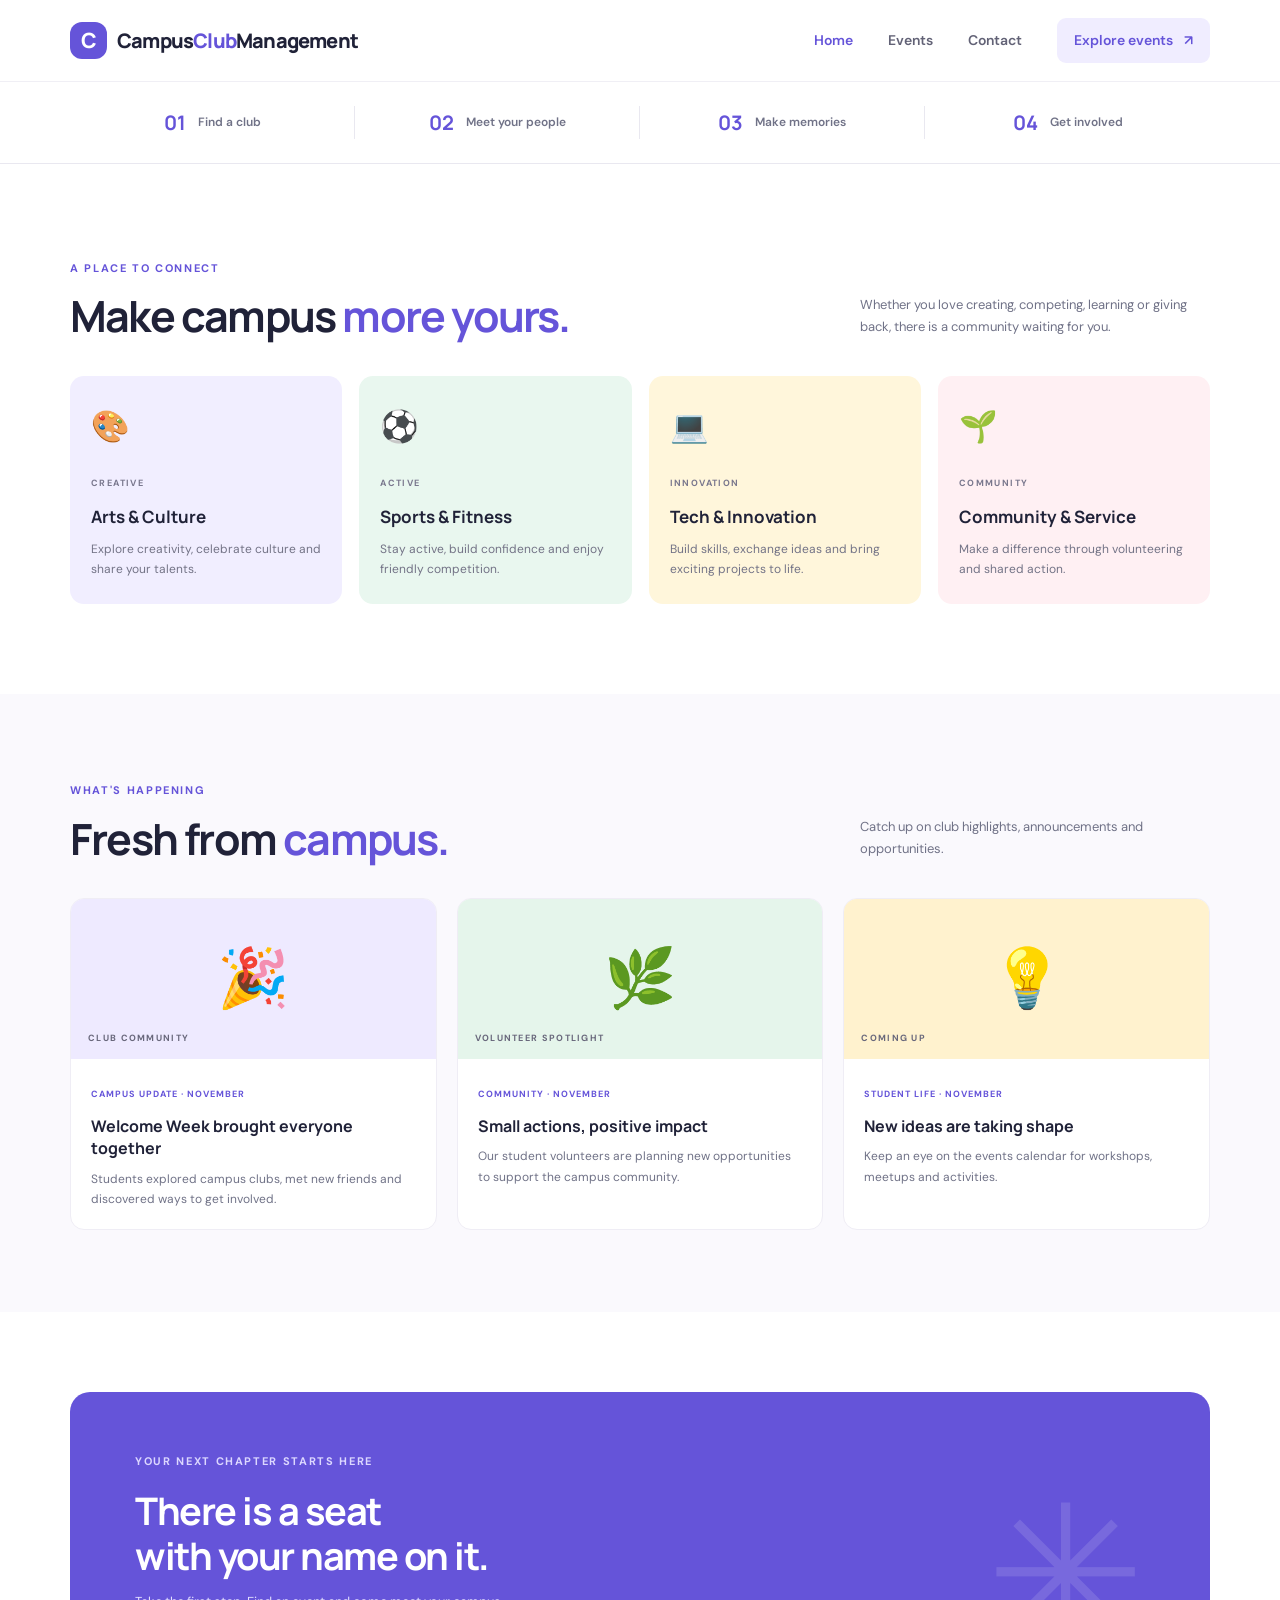
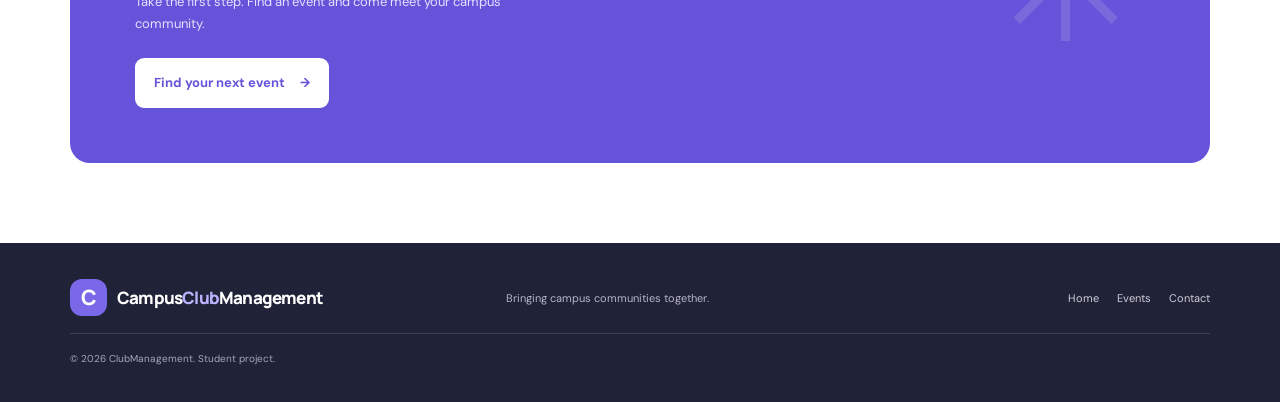
==== commit 8dd5298b: "form validation - site complete" ====
--- a/index.html
+++ b/index.html
@@ -3,6 +3,10 @@
   <head>
     <meta charset="UTF-8" />
     <meta name="viewport" content="width=device-width, initial-scale=1.0" />
+    <meta
+      name="description"
+      content="Discover campus clubs, meet new people and get involved in campus life."
+    />
     <title>ClubManagement | Home</title>
     <link rel="preconnect" href="https://fonts.googleapis.com" />
     <link rel="preconnect" href="https://fonts.gstatic.com" crossorigin />
@@ -21,12 +25,7 @@
           ><span
             >Campus<span class="brand-accent">Club</span>Management</span
           ></a
-        ><button
-          class="menu-toggle"
-          aria-label="Open navigation"
-          aria-expanded="false"
         >
-          <span></span><span></span><span></span>
         </button>
         <div class="nav-links">
           <a class="active" href="index.html">Home</a
@@ -38,59 +37,6 @@
       </nav>
     </header>
     <main>
-      <section class="hero">
-        <div class="container hero-grid">
-          <div class="hero-copy">
-            <span class="eyebrow"
-              ><span class="live-dot"></span> YOUR CAMPUS. YOUR COMMUNITY.</span
-            >
-            <h1>Find your people.<br /><span>Find your place.</span></h1>
-            <p class="hero-text">
-              Campus life is better together. Discover student clubs, meet
-              people who share your interests and make every moment count.
-            </p>
-            <div class="hero-actions">
-              <a class="btn btn-primary" href="events.html"
-                >Explore upcoming events <span>→</span></a
-              ><a class="text-link" href="#about"
-                >Get to know us <span>↓</span></a
-              >
-            </div>
-            <div class="hero-proof">
-              <div class="avatar-stack">
-                <span>🎨</span><span>⚽</span><span>🎵</span><span>💻</span>
-              </div>
-              <p>
-                <strong>Something for everyone</strong><br /><small
-                  >Connect, participate and belong.</small
-                >
-              </p>
-            </div>
-          </div>
-          <div class="hero-art">
-            <div class="art-orbit orbit-one"></div>
-            <div class="art-orbit orbit-two"></div>
-            <div class="art-main">
-              <span class="art-emoji">🤝</span
-              ><span class="art-caption">Better together</span>
-            </div>
-            <div class="floating-card float-top">
-              <span class="float-icon purple">✦</span
-              ><span
-                ><strong>Discover</strong><small>New interests</small></span
-              >
-            </div>
-            <div class="floating-card float-bottom">
-              <span class="float-icon yellow">♡</span
-              ><span
-                ><strong>Belong</strong><small>Find your community</small></span
-              >
-            </div>
-            <span class="spark spark-one">✳</span
-            ><span class="spark spark-two">✦</span>
-          </div>
-        </div>
-      </section>
       <section class="stats-strip">
         <div class="container stats-grid">
           <div><strong>01</strong><span>Find a club</span></div>
--- a/css/styles.css
+++ b/css/styles.css
@@ -1,9 +1,3 @@
-/* ======================================================
-   COMMON STYLES — used across the website
-   Affects: Home, Events and Contact pages.
-   Includes: reset, colours, typography, shared navigation,
-   buttons, page headings, reusable form components, footer.
-   ====================================================== */
 :root {
   --ink: #202238;
   --muted: #707287;
@@ -18,15 +12,12 @@
   --font: "DM Sans", sans-serif;
   --heading: "Manrope", sans-serif;
 }
-
 * {
   box-sizing: border-box;
 }
-
 html {
   scroll-behavior: smooth;
 }
-
 body {
   margin: 0;
   color: var(--ink);
@@ -34,24 +25,20 @@
   line-height: 1.65;
   background: #fff;
 }
-
 a {
   color: inherit;
   text-decoration: none;
 }
-
 button,
 input,
 select,
 textarea {
   font: inherit;
 }
-
 .container {
   width: min(1140px, calc(100% - 48px));
   margin-inline: auto;
 }
-
 .site-header {
   height: 82px;
   background: rgba(255, 255, 255, 0.96);
@@ -59,16 +46,14 @@
   position: sticky;
   top: 0;
   z-index: 20;
-  backdrop-filter: blur(12px);
-}
-
+  backdrop-filter: blur(20px);
+}
 .nav {
   height: 100%;
   display: flex;
   align-items: center;
   justify-content: space-between;
 }
-
 .brand {
   display: inline-flex;
   align-items: center;
@@ -78,7 +63,6 @@
   font-weight: 800;
   letter-spacing: -0.8px;
 }
-
 .brand-mark {
   display: grid;
   place-items: center;
@@ -89,11 +73,9 @@
   border-radius: 12px;
   font-size: 21px;
 }
-
 .brand-accent {
   color: var(--purple);
 }
-
 .nav-links {
   display: flex;
   align-items: center;
@@ -102,38 +84,31 @@
   font-weight: 600;
   color: #626276;
 }
-
 .nav-links > a:not(.nav-cta):hover,
 .nav-links > a.active {
   color: var(--purple);
 }
-
 .nav-cta {
   background: var(--lavender);
   color: var(--purple);
   padding: 11px 17px;
   border-radius: 9px;
 }
-
 .nav-cta span {
   margin-left: 8px;
 }
-
-.menu-toggle {
-  display: none;
-  border: 0;
-  background: none;
-  padding: 8px;
-}
-
-.menu-toggle span {
-  display: block;
-  width: 23px;
-  height: 2px;
-  background: var(--ink);
-  margin: 5px;
-}
-
+.hero {
+  background: linear-gradient(115deg, #faf9ff 0%, #f5f2ff 55%, #f0edff 100%);
+  overflow: hidden;
+}
+.hero-grid {
+  min-height: 570px;
+  display: grid;
+  grid-template-columns: 1.05fr 0.95fr;
+  align-items: center;
+  gap: 35px;
+  padding-block: 65px;
+}
 .eyebrow {
   font-size: 11px;
   font-weight: 700;
@@ -143,7 +118,6 @@
   align-items: center;
   gap: 9px;
 }
-
 .live-dot {
   width: 7px;
   height: 7px;
@@ -151,7 +125,7 @@
   border-radius: 50%;
   box-shadow: 0 0 0 4px #dff4e8;
 }
-
+.hero h1,
 .page-hero h1 {
   font-family: var(--heading);
   font-size: clamp(42px, 5.3vw, 68px);
@@ -159,12 +133,25 @@
   line-height: 1.12;
   margin: 20px 0;
 }
-
+.hero h1 span,
 .page-hero h1 span,
-.section-heading h2 span {
-  color: var(--purple);
-}
-
+.section-heading h2 span,
+.contact-aside h2 span,
+.registration-copy h2 span {
+  color: var(--purple);
+}
+.hero-text {
+  max-width: 510px;
+  color: var(--muted);
+  font-size: 16px;
+  line-height: 1.8;
+}
+.hero-actions {
+  display: flex;
+  align-items: center;
+  gap: 25px;
+  margin-top: 29px;
+}
 .btn {
   border: 0;
   border-radius: 9px;
@@ -180,39 +167,191 @@
     transform 0.2s,
     background 0.2s;
 }
-
 .btn:hover {
   transform: translateY(-2px);
 }
-
 .btn-primary {
   background: var(--purple);
   color: white;
 }
-
 .btn-primary:hover {
   background: var(--purple-dark);
 }
-
 .btn-light {
   background: white;
   color: var(--purple);
 }
-
+.text-link {
+  font-size: 13px;
+  font-weight: 700;
+  color: var(--ink);
+}
+.text-link span {
+  color: var(--purple);
+  margin-left: 5px;
+}
+.hero-proof {
+  display: flex;
+  align-items: center;
+  gap: 13px;
+  margin-top: 43px;
+}
+.avatar-stack {
+  display: flex;
+}
+.avatar-stack span {
+  width: 33px;
+  height: 33px;
+  border-radius: 50%;
+  display: grid;
+  place-items: center;
+  background: white;
+  border: 2px solid #f4f1ff;
+  margin-left: -5px;
+  font-size: 15px;
+}
+.avatar-stack span:first-child {
+  margin-left: 0;
+}
+.hero-proof p {
+  margin: 0;
+  font-size: 12px;
+  line-height: 1.5;
+}
+.hero-proof small {
+  color: var(--muted);
+}
+.hero-art {
+  height: 390px;
+  position: relative;
+  display: grid;
+  place-items: center;
+}
+.art-orbit {
+  position: absolute;
+  border: 1px dashed #c9c1f8;
+  border-radius: 50%;
+  width: 340px;
+  height: 340px;
+}
+.orbit-two {
+  width: 265px;
+  height: 265px;
+  border-color: #d9d2fa;
+}
+.art-main {
+  width: 220px;
+  height: 220px;
+  border-radius: 45% 55% 52% 48%;
+  background: linear-gradient(145deg, #7969e8, #5140c4);
+  display: flex;
+  flex-direction: column;
+  align-items: center;
+  justify-content: center;
+  color: white;
+  transform: rotate(-7deg);
+  box-shadow: 0 24px 60px #6554d94a;
+  z-index: 1;
+}
+.art-emoji {
+  font-size: 83px;
+  transform: rotate(7deg);
+}
+.art-caption {
+  font-family: var(--heading);
+  font-size: 16px;
+  font-weight: 800;
+  transform: rotate(7deg);
+}
+.floating-card {
+  position: absolute;
+  z-index: 2;
+  background: white;
+  border: 1px solid #f0eef8;
+  box-shadow: 0 12px 35px #39315b14;
+  border-radius: 13px;
+  padding: 12px 15px;
+  display: flex;
+  align-items: center;
+  gap: 11px;
+}
+.float-top {
+  top: 48px;
+  right: 5px;
+}
+.float-bottom {
+  bottom: 43px;
+  left: 0;
+}
+.float-icon {
+  width: 35px;
+  height: 35px;
+  display: grid;
+  place-items: center;
+  border-radius: 10px;
+  font-size: 18px;
+}
 .purple {
   background: var(--lavender);
   color: var(--purple);
 }
-
 .yellow {
   background: var(--yellow);
   color: #bd8d17;
 }
-
+.floating-card strong,
+.floating-card small {
+  display: block;
+  font-size: 12px;
+}
+.floating-card small {
+  color: var(--muted);
+  font-size: 10px;
+}
+.spark {
+  position: absolute;
+  color: #8a7be9;
+  font-size: 28px;
+}
+.spark-one {
+  left: 12%;
+  top: 80px;
+}
+.spark-two {
+  right: 12%;
+  bottom: 60px;
+}
+.stats-strip {
+  border-bottom: 1px solid var(--line);
+}
+.stats-grid {
+  display: grid;
+  grid-template-columns: repeat(4, 1fr);
+  padding-block: 24px;
+}
+.stats-grid div {
+  display: flex;
+  align-items: center;
+  justify-content: center;
+  gap: 12px;
+  border-right: 1px solid var(--line);
+}
+.stats-grid div:last-child {
+  border: 0;
+}
+.stats-grid strong {
+  font-family: var(--heading);
+  font-size: 20px;
+  color: var(--purple);
+}
+.stats-grid span {
+  font-size: 12px;
+  color: var(--muted);
+  font-weight: 600;
+}
 .section {
   padding-block: 90px;
 }
-
 .section-heading {
   display: flex;
   align-items: end;
@@ -220,60 +359,192 @@
   gap: 30px;
   margin-bottom: 34px;
 }
-
-.section-heading h2 {
+.section-heading h2,
+.contact-aside h2,
+.registration-copy h2 {
   font-family: var(--heading);
   font-size: clamp(31px, 3.5vw, 43px);
   line-height: 1.2;
   letter-spacing: -1.8px;
   margin: 10px 0 0;
 }
-
 .section-heading > p {
   max-width: 350px;
   color: var(--muted);
   font-size: 13px;
   margin: 0 0 5px;
 }
-
+.club-grid {
+  display: grid;
+  grid-template-columns: repeat(4, 1fr);
+  gap: 17px;
+}
+.club-card {
+  border-radius: 14px;
+  padding: 25px 21px;
+  min-height: 220px;
+}
+.club-purple {
+  background: #f1eeff;
+}
+.club-green {
+  background: #e9f7ef;
+}
+.club-yellow {
+  background: #fff6db;
+}
+.club-pink {
+  background: #fff0f3;
+}
+.club-icon {
+  font-size: 31px;
+  margin-bottom: 16px;
+}
+.club-tag {
+  font-size: 9px;
+  font-weight: 700;
+  letter-spacing: 1.4px;
+  color: #79778d;
+}
+.club-card h3 {
+  font-family: var(--heading);
+  font-size: 17px;
+  margin: 8px 0;
+}
+.club-card p {
+  font-size: 12px;
+  color: #737386;
+  line-height: 1.7;
+  margin: 0;
+}
+.news-section {
+  background: #faf9fd;
+  padding: 82px 0;
+}
+.news-grid {
+  display: grid;
+  grid-template-columns: repeat(3, 1fr);
+  gap: 20px;
+}
+.news-card {
+  background: white;
+  border: 1px solid #efedf5;
+  border-radius: 14px;
+  overflow: hidden;
+}
+.news-visual {
+  height: 160px;
+  display: flex;
+  align-items: center;
+  justify-content: center;
+  position: relative;
+}
+.news-visual > span {
+  font-size: 58px;
+}
+.news-visual small {
+  position: absolute;
+  bottom: 13px;
+  left: 17px;
+  font-size: 9px;
+  font-weight: 700;
+  letter-spacing: 1.3px;
+  color: #68677b;
+}
+.news-visual-purple {
+  background: #eeeaff;
+}
+.news-visual-green {
+  background: #e5f5eb;
+}
+.news-visual-yellow {
+  background: #fff2ce;
+}
+.news-content {
+  padding: 20px;
+}
+.news-date {
+  font-size: 9px;
+  letter-spacing: 1px;
+  color: var(--purple);
+  font-weight: 700;
+}
+.news-content h3 {
+  font-family: var(--heading);
+  font-size: 16px;
+  line-height: 1.4;
+  margin: 9px 0;
+}
+.news-content p {
+  font-size: 12px;
+  color: var(--muted);
+  margin: 0;
+  line-height: 1.7;
+}
+.cta-section {
+  margin-block: 80px;
+  background: var(--purple);
+  color: white;
+  border-radius: 20px;
+  padding: 55px 65px;
+  position: relative;
+  overflow: hidden;
+  display: flex;
+  justify-content: space-between;
+  align-items: center;
+}
+.cta-section .eyebrow {
+  color: #dcd7ff;
+}
+.cta-section h2 {
+  font-family: var(--heading);
+  font-size: 38px;
+  line-height: 1.18;
+  letter-spacing: -1.5px;
+  margin: 14px 0;
+}
+.cta-section p {
+  font-size: 13px;
+  color: #e4e0ff;
+  max-width: 410px;
+  margin-bottom: 24px;
+}
+.cta-decoration {
+  font-size: 190px;
+  color: #ffffff20;
+  line-height: 1;
+}
 .site-footer {
   background: #202238;
   color: white;
   padding: 35px 0;
 }
-
 .footer-inner {
   display: grid;
   grid-template-columns: 1fr 1.3fr auto;
   align-items: center;
   gap: 15px;
 }
-
 .footer-brand {
   color: white;
   font-size: 17px;
 }
-
 .footer-brand .brand-mark {
   background: #7969e8;
 }
-
 .footer-brand .brand-accent {
   color: #bcb3ff;
 }
-
 .footer-inner > p {
   font-size: 11px;
   color: #b6b6c5;
 }
-
 .footer-links {
   display: flex;
   gap: 18px;
   font-size: 11px;
   color: #d0cfda;
 }
-
 .footer-inner > small {
   grid-column: 1/-1;
   border-top: 1px solid #414155;
@@ -281,31 +552,26 @@
   color: #a7a7b7;
   font-size: 10px;
 }
-
 .page-hero {
   background: linear-gradient(115deg, #faf9ff, #f0edff);
   padding: 75px 0 82px;
   position: relative;
   overflow: hidden;
 }
-
 .page-hero .container {
   position: relative;
   z-index: 1;
 }
-
 .page-hero h1 {
   font-size: clamp(42px, 5vw, 59px);
   margin: 15px 0;
 }
-
 .page-hero p {
   color: var(--muted);
   font-size: 15px;
   max-width: 540px;
   margin: 0;
 }
-
 .page-hero-shape {
   position: absolute;
   right: 7%;
@@ -314,7 +580,165 @@
   color: #6554d914;
   line-height: 1;
 }
-
+.filter-row {
+  display: flex;
+  align-items: center;
+  justify-content: space-between;
+  gap: 20px;
+  margin-bottom: 25px;
+}
+.filter-label {
+  font-size: 12px;
+  font-weight: 700;
+}
+.filter-buttons {
+  display: flex;
+  gap: 8px;
+  flex-wrap: wrap;
+}
+.filter-btn {
+  border: 1px solid var(--line);
+  background: white;
+  border-radius: 30px;
+  padding: 8px 14px;
+  font-size: 11px;
+  font-weight: 600;
+  color: var(--muted);
+  cursor: pointer;
+}
+/* here-act */
+.filter-btn.active,
+.filter-btn:hover {
+  background: var(--lavender);
+  color: var(--purple);
+  border-color: #ded8ff;
+}
+.events-grid {
+  display: grid;
+  grid-template-columns: repeat(2, 1fr);
+  gap: 22px;
+}
+.event-card {
+  border: 1px solid var(--line);
+  border-radius: 15px;
+  overflow: hidden;
+  background: white;
+  transition:
+    box-shadow 0.2s,
+    transform 0.2s;
+}
+/* here-act */
+.event-card:hover {
+  transform: translateY(-3px);
+  box-shadow: 0 15px 35px #28204412;
+}
+.event-card.hidden {
+  display: none;
+}
+.event-art {
+  height: 155px;
+  display: flex;
+  align-items: center;
+  justify-content: center;
+  position: relative;
+}
+.event-art > span {
+  font-size: 57px;
+}
+.event-art small {
+  position: absolute;
+  bottom: 13px;
+  left: 18px;
+  font-size: 9px;
+  letter-spacing: 1.5px;
+  font-weight: 700;
+  color: #67657a;
+}
+.event-art-pink {
+  background: #ffeaf0;
+}
+.event-art-blue {
+  background: #e8efff;
+}
+.event-art-green {
+  background: #e6f6eb;
+}
+.event-art-yellow {
+  background: #fff3d2;
+}
+.event-info {
+  padding: 22px;
+}
+.event-meta {
+  display: flex;
+  justify-content: space-between;
+  color: var(--purple);
+  font-size: 9px;
+  letter-spacing: 1px;
+  font-weight: 700;
+}
+.event-meta span:last-child {
+  color: #32875a;
+}
+.event-info h3 {
+  font-family: var(--heading);
+  font-size: 19px;
+  margin: 10px 0 6px;
+}
+.event-info > p {
+  font-size: 12px;
+  color: var(--muted);
+  margin: 0 0 15px;
+}
+.event-details {
+  display: grid;
+  gap: 7px;
+  margin-bottom: 19px;
+}
+.event-details span {
+  font-size: 11px;
+  color: #626276;
+}
+.event-info .btn {
+  width: 100%;
+}
+.demo-note,
+.privacy-note {
+  font-size: 10px;
+  color: #89899a;
+  margin-top: 20px;
+}
+.registration-section {
+  background: #f8f7fc;
+  padding: 80px 0;
+}
+.registration-wrap {
+  display: grid;
+  grid-template-columns: 0.85fr 1.15fr;
+  gap: 80px;
+  align-items: center;
+  max-width: 970px;
+}
+.registration-copy h2 {
+  font-size: 44px;
+  margin: 14px 0;
+}
+.registration-copy > p,
+.contact-aside > p {
+  color: var(--muted);
+  font-size: 13px;
+  line-height: 1.8;
+}
+.registration-note,
+.aside-note {
+  margin-top: 28px;
+  color: var(--purple);
+  font-size: 12px;
+  font-weight: 700;
+  display: flex;
+  gap: 10px;
+  align-items: center;
+}
 .form-card {
   background: white;
   border: 1px solid #eeedf4;
@@ -322,26 +746,22 @@
   padding: 30px;
   box-shadow: 0 12px 35px #2923420a;
 }
-
 .form-card h3 {
   font-family: var(--heading);
   font-size: 21px;
   margin: 0;
 }
-
 .form-intro {
   font-size: 11px;
   color: var(--muted);
   margin: 4px 0 22px;
 }
-
 .form-card label {
   display: block;
   font-size: 11px;
   font-weight: 700;
   margin: 14px 0 7px;
 }
-
 .form-card input,
 .form-card select,
 .form-card textarea {
@@ -357,68 +777,137 @@
     border 0.2s,
     box-shadow 0.2s;
 }
-
 .form-card input:focus,
 .form-card select:focus,
 .form-card textarea:focus {
   border-color: var(--purple);
   box-shadow: 0 0 0 3px #6554d918;
 }
-
 .form-card input::placeholder,
 .form-card textarea::placeholder {
   color: #aaa9b7;
 }
-
 .form-card textarea {
   resize: vertical;
   min-height: 115px;
 }
-
+.btn-full {
+  width: 100%;
+  margin-top: 21px;
+}
 .form-message {
   font-size: 12px;
   line-height: 1.6;
   margin: 12px 0 0;
 }
-
 .form-message.success {
   color: #218653;
   background: #eaf8ef;
   border-radius: 8px;
   padding: 11px;
 }
-
 .form-message.error {
   color: #b23b4a;
 }
+.contact-layout {
+  display: grid;
+  grid-template-columns: 0.9fr 1.1fr;
+  gap: 85px;
+  align-items: start;
+}
+.contact-aside {
+  padding-top: 12px;
+}
+.contact-aside h2 {
+  font-size: 38px;
+  margin: 15px 0;
+}
+.contact-detail {
+  display: flex;
+  align-items: center;
+  gap: 13px;
+  margin-top: 25px;
+}
+.detail-icon {
+  width: 42px;
+  height: 42px;
+  border-radius: 11px;
+  background: var(--lavender);
+  display: grid;
+  place-items: center;
+  color: var(--purple);
+}
+.contact-detail small,
+.contact-detail strong {
+  display: block;
+}
+.contact-detail small {
+  font-size: 9px;
+  color: var(--muted);
+  letter-spacing: 1px;
+  font-weight: 700;
+}
+.contact-detail strong {
+  font-size: 12px;
+  margin-top: 3px;
+}
+.contact-form {
+  padding: 32px;
+}
+.form-two {
+  display: grid;
+  grid-template-columns: 1fr 1fr;
+  gap: 14px;
+}
+.privacy-note {
+  line-height: 1.6;
+  margin-bottom: 0;
+}
+.contact-hero {
+  padding-block: 68px 76px;
+}
 
 @media (max-width: 850px) {
-  body.sprint-2 .footer-inner {
+  .hero-grid {
+    min-height: unset;
+    grid-template-columns: 1fr 0.8fr;
+    gap: 10px;
+  }
+  .hero-art {
+    transform: scale(0.85);
+  }
+  .club-grid {
+    grid-template-columns: repeat(2, 1fr);
+  }
+  .registration-wrap,
+  .contact-layout {
+    gap: 35px;
+  }
+  .footer-inner {
     grid-template-columns: 1fr 1fr;
   }
-  body.sprint-2 .footer-links {
+  .footer-links {
     grid-column: 1/-1;
     grid-row: 2;
   }
-  body.sprint-2 .footer-inner > small {
+  .footer-inner > small {
     grid-column: 1/-1;
   }
-  body.sprint-2 .section {
+  .section {
     padding-block: 70px;
   }
 }
-
 @media (max-width: 650px) {
-  body.sprint-2 .container {
+  .container {
     width: min(100% - 34px, 540px);
   }
-  body.sprint-2 .site-header {
+  .site-header {
     height: 70px;
   }
-  body.sprint-2 .menu-toggle {
+  .menu-toggle {
     display: block;
   }
-  body.sprint-2 .nav-links {
+  .nav-links {
     display: none;
     position: absolute;
     top: 69px;
@@ -431,54 +920,150 @@
     align-items: stretch;
     gap: 16px;
   }
-  body.sprint-2 .nav-links.open {
+  .nav-links.open {
     display: flex;
   }
-  body.sprint-2 .nav-cta {
+  .nav-cta {
     text-align: center;
   }
-  body.sprint-2 .section-heading {
+  .hero-grid {
+    grid-template-columns: 1fr;
+    padding-block: 58px 35px;
+  }
+  .hero h1 {
+    font-size: 48px;
+    letter-spacing: -2.6px;
+  }
+  .hero-text {
+    font-size: 14px;
+  }
+  .hero-art {
+    height: 300px;
+    transform: scale(0.82);
+    margin-top: -10px;
+  }
+  .stats-grid {
+    grid-template-columns: repeat(2, 1fr);
+    row-gap: 17px;
+    padding-block: 20px;
+  }
+  .stats-grid div:nth-child(2) {
+    border: 0;
+  }
+  .stats-grid div {
+    justify-content: flex-start;
+    padding-left: 10px;
+  }
+  .section-heading {
     display: block;
   }
-  body.sprint-2 .section-heading > p {
+  .section-heading > p {
     margin-top: 12px;
   }
-  body.sprint-2 .footer-inner {
+  .club-grid {
+    gap: 12px;
+  }
+  .club-card {
+    padding: 19px 16px;
+    min-height: 205px;
+  }
+  .club-card h3 {
+    font-size: 15px;
+  }
+  .news-section {
+    padding: 65px 0;
+  }
+  .news-grid {
+    grid-template-columns: 1fr;
+    gap: 15px;
+  }
+  .news-visual {
+    height: 135px;
+  }
+  .cta-section {
+    margin-block: 55px;
+    padding: 38px 27px;
+  }
+  .cta-section h2 {
+    font-size: 32px;
+  }
+  .cta-decoration {
+    position: absolute;
+    right: -15px;
+    top: 5px;
+    font-size: 130px;
+  }
+  .footer-inner {
     grid-template-columns: 1fr;
     gap: 8px;
   }
-  body.sprint-2 .footer-inner > p {
+  .footer-inner > p {
     margin: 0;
   }
-  body.sprint-2 .footer-links {
+  .footer-links {
     grid-column: auto;
     grid-row: auto;
     margin: 12px 0;
   }
-  body.sprint-2 .footer-inner > small {
+  .footer-inner > small {
     grid-column: auto;
   }
-  body.sprint-2 .page-hero {
+  .page-hero {
     padding: 58px 0 65px;
   }
-  body.sprint-2 .page-hero h1 {
+  .page-hero h1 {
     font-size: 43px;
     letter-spacing: -2px;
   }
-  body.sprint-2 .page-hero p {
+  .page-hero p {
     font-size: 13px;
     max-width: 90%;
   }
-  body.sprint-2 .page-hero-shape {
+  .page-hero-shape {
     right: -20px;
     top: -40px;
     font-size: 210px;
   }
-  body.sprint-2 .form-card {
+  .filter-row {
+    display: block;
+  }
+  .filter-buttons {
+    margin-top: 13px;
+  }
+  .filter-btn {
+    padding: 8px 11px;
+  }
+  .events-grid {
+    grid-template-columns: 1fr;
+  }
+  .registration-section {
+    padding: 60px 0;
+  }
+  .registration-wrap,
+  .contact-layout {
+    grid-template-columns: 1fr;
+    gap: 30px;
+  }
+  .registration-copy h2 {
+    font-size: 38px;
+  }
+  .form-card {
     padding: 23px;
   }
-}
-
+  .contact-aside h2 {
+    font-size: 34px;
+  }
+  .form-two {
+    grid-template-columns: 1fr;
+    gap: 0;
+  }
+  .contact-layout {
+    padding-block: 60px;
+  }
+  .contact-form {
+    padding: 23px;
+  }
+}
 @media (prefers-reduced-motion: reduce) {
   html {
     scroll-behavior: auto;
